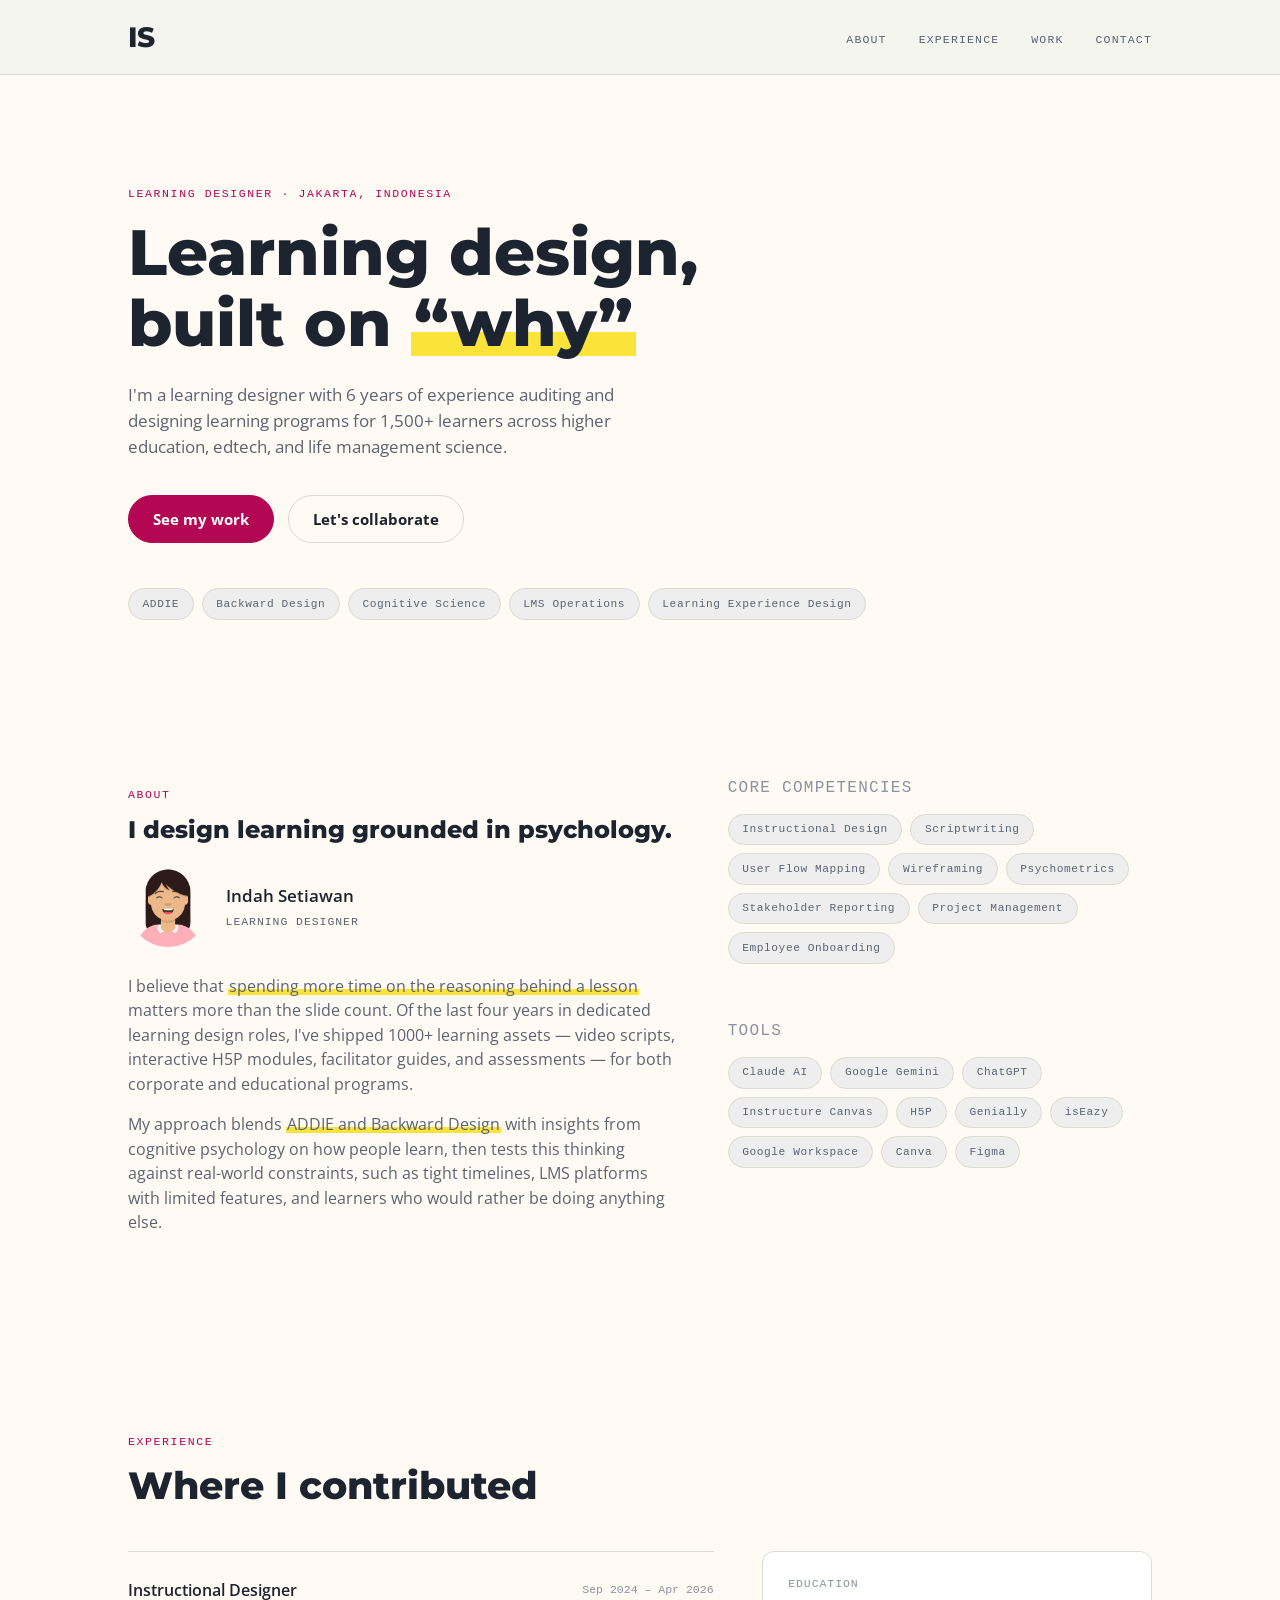
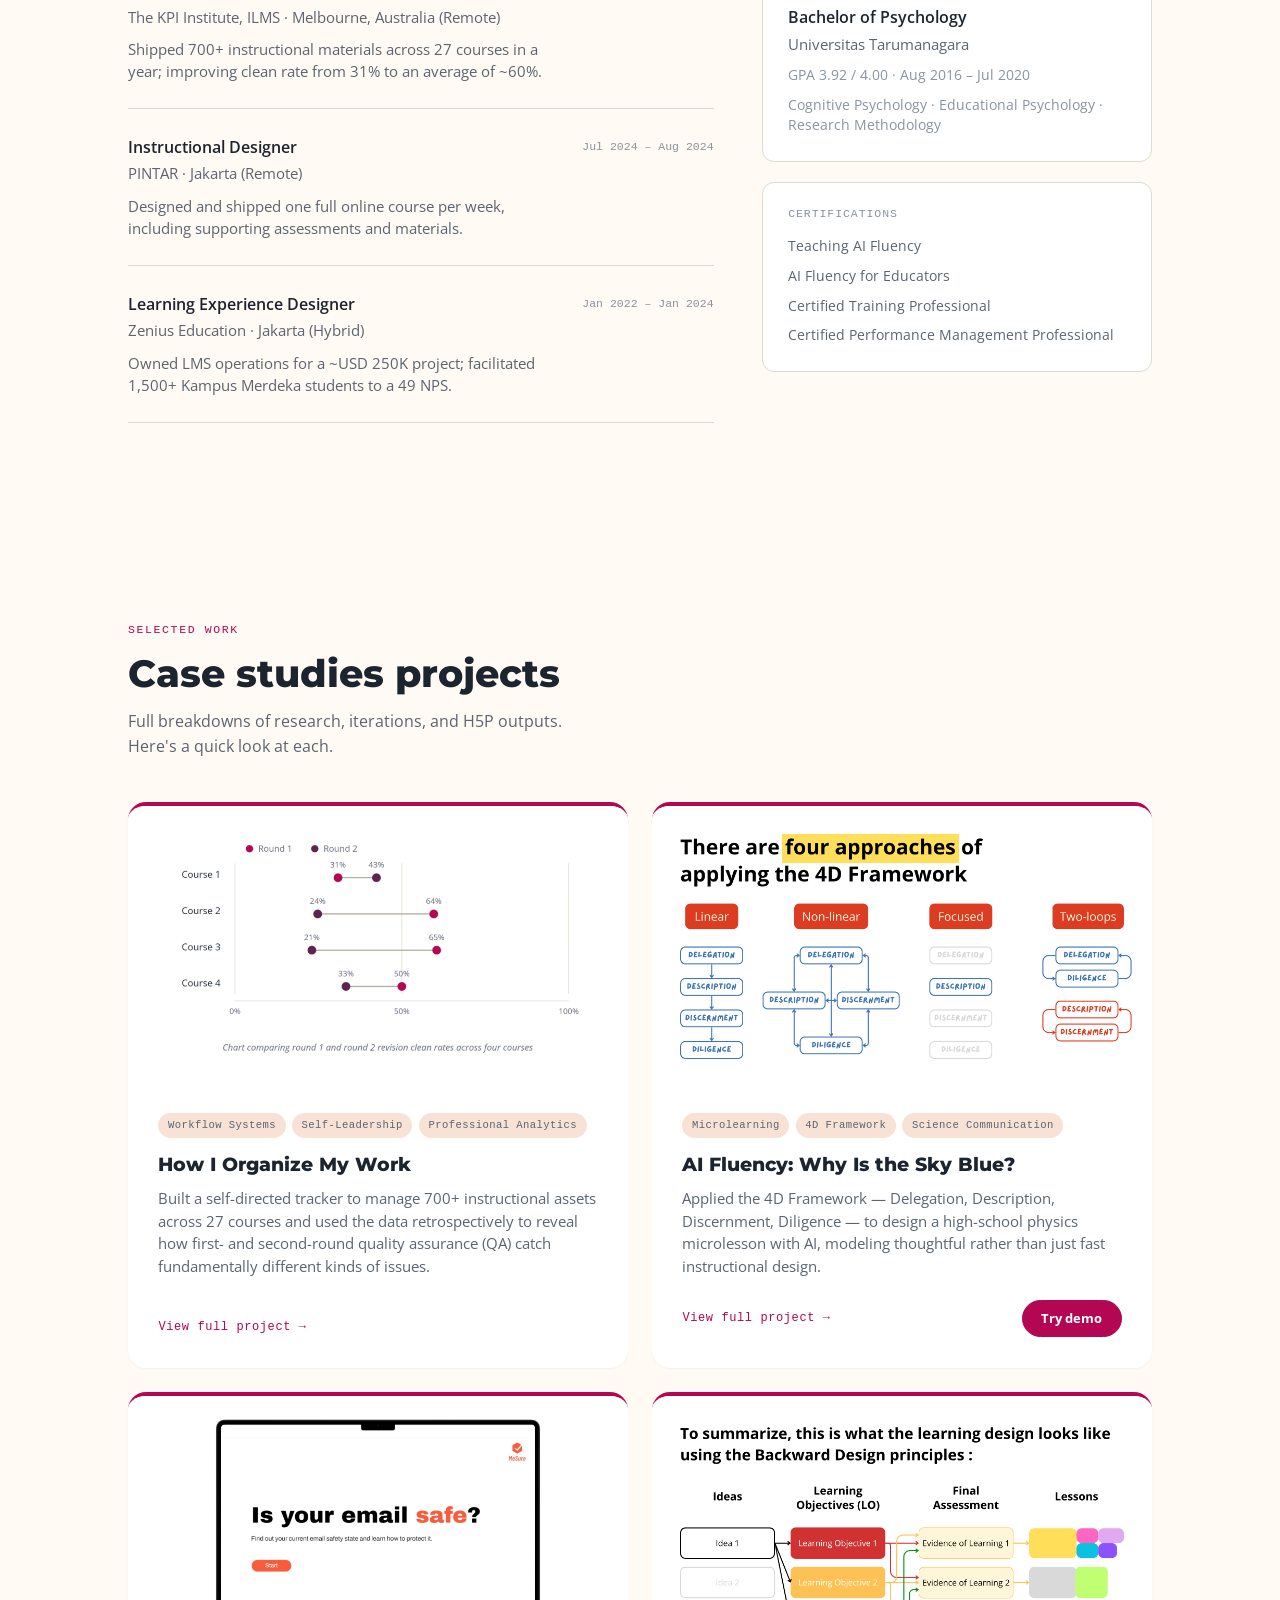
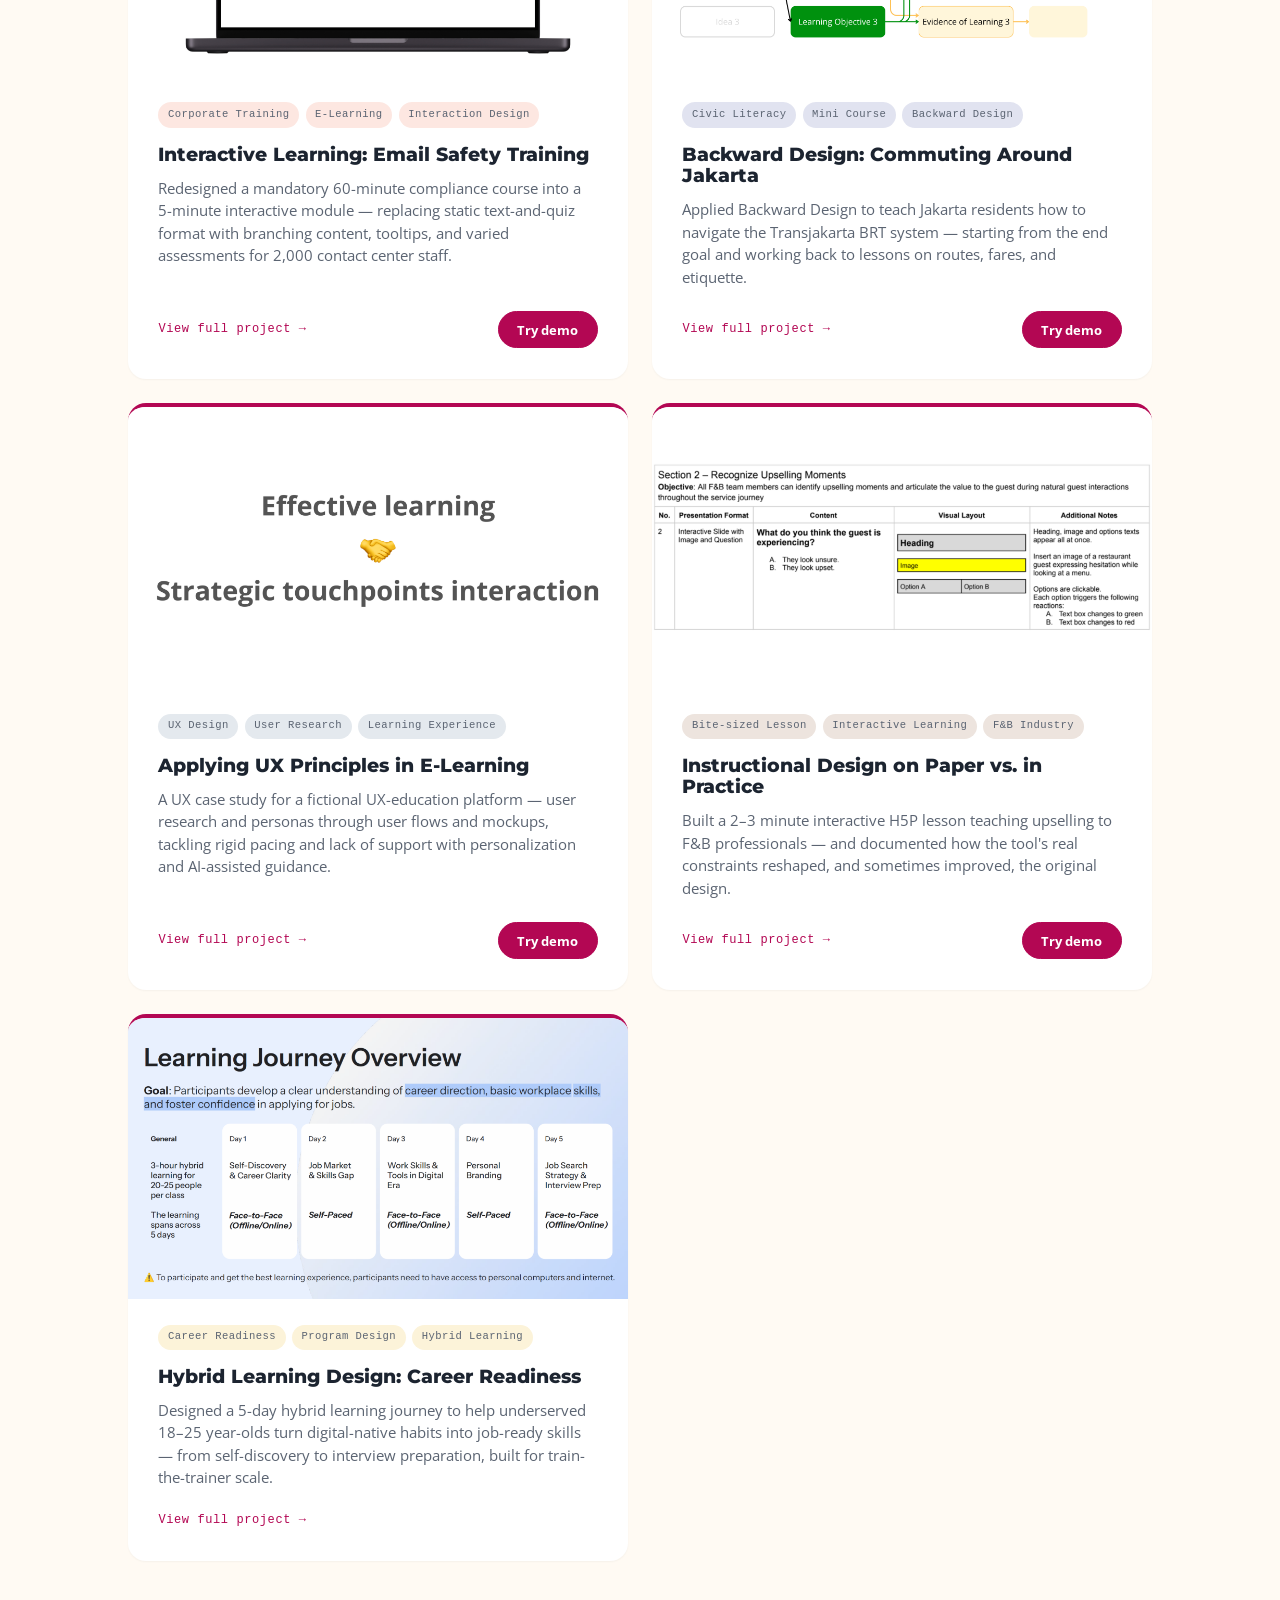
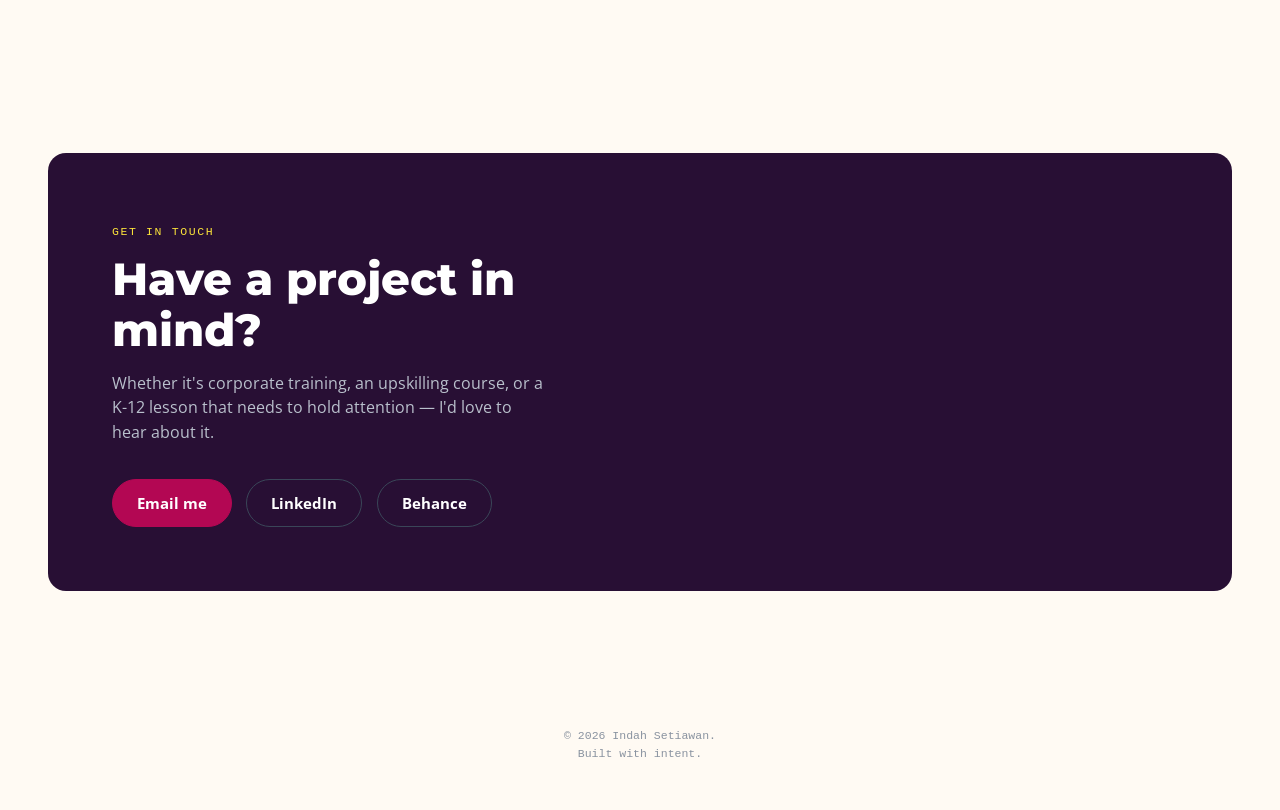
==== index.html @ 96c8a4c3 "Update index.html" ====
<!doctype html>
<html lang="en">
  <head>
    <!-- Google tag (gtag.js) -->
    <script async src="https://www.googletagmanager.com/gtag/js?id=G-KQJCC9LDL4"></script>
    <script>
      window.dataLayer = window.dataLayer || [];
      function gtag(){dataLayer.push(arguments);}
      gtag('js', new Date());
    
      gtag('config', 'G-KQJCC9LDL4');
    </script>
    <meta charset="UTF-8" />
    <meta name="viewport" content="width=device-width, initial-scale=1.0" />
    <title>Indah Setiawan — Learning Designer</title>
    <link rel="icon" type="image/x-icon" href="indah-avatar-circle.png" />
    <meta
      name="description"
      content="Indah Setiawan is a Jakarta-based learning designer building learning experiences rooted in cognitive psychology."
    />

    <link rel="preconnect" href="https://fonts.googleapis.com" />
    <link rel="preconnect" href="https://fonts.gstatic.com" crossorigin />
    <link
      href="https://fonts.googleapis.com/css2?family=Open+Sans:ital,wght@0,300..800;1,300..800&family=Montserrat:ital,wght@0,100..900;1,100..900&display=swap"
      rel="stylesheet"
    />

    <link rel="stylesheet" href="styles.css" />

  </head>
  <body>
    <header class="site-nav">
      <div class="nav-inner">
        <a class="nav-logo" href="#top">IS</a>
        <button
          class="nav-toggle"
          aria-label="Toggle menu"
          aria-expanded="false"
          id="navToggle"
        >
          <span></span>
        </button>
        <ul class="nav-links" id="navLinks">
          <li><a href="#about">About</a></li>
          <li><a href="#experience">Experience</a></li>
          <li><a href="#work">Work</a></li>
          <li><a href="#contact">Contact</a></li>
        </ul>
      </div>
    </header>

    <main id="top">
      <!-- HERO -->
      <section class="hero">
        <div class="wrap">
          <span class="eyebrow"
            >Learning Designer · Jakarta, Indonesia</span
          >
          <h1>Learning design, built on&nbsp;<span class="hl">“why”</span></h1>
          <p class="hero-sub">
            I'm a learning designer with 6 years of experience auditing and designing learning programs for 1,500+ learners across higher education, edtech, and life management science.
          </p>
          <div class="hero-actions">
            <a href="#work" class="btn btn-primary">See my work</a>
            <a href="#contact" class="btn btn-ghost">Let's collaborate</a>
          </div>
          <div class="hero-tags">
            <span class="pill">ADDIE</span>
            <span class="pill">Backward Design</span>
            <span class="pill">Cognitive Science</span>
            <span class="pill">LMS Operations</span>
            <span class="pill">Learning Experience Design</span>
          </div>
        </div>
      </section>

      <!-- ABOUT -->
      <section id="about">
        <div class="wrap">
          <div class="about-grid">
            <div class="reveal">
              <span class="eyebrow">About</span>
              <h2 style="margin-bottom: 1.4rem">
                I design learning grounded in psychology.
              </h2>
              <div class="about-intro">
                <img
                  src="indah-avatar.png"
                  alt="Indah Setiawan"
                  class="avatar-img"
                />
                <div>
                  <div class="about-name">Indah Setiawan</div>
                  <div class="about-role">Learning Designer</div>
                </div>
              </div>
              <div class="about-body">
                <p>
                  I believe that
                  <span class="hl"
                    >spending more time on the reasoning behind a lesson</span
                  >
                  matters more than the slide count. Of the last four years in dedicated learning design roles,
                  I've shipped 1000+ learning assets — video scripts, interactive
                  H5P modules, facilitator guides, and assessments — for both
                  corporate and educational programs.
                </p>
                <p>
                  My approach blends
                  <span class="hl">ADDIE and Backward Design</span> with
                  insights from cognitive psychology on how people learn, then
                  tests this thinking against real-world constraints, such as
                  tight timelines, LMS platforms with limited features, and
                  learners who would rather be doing anything else.
                </p>
              </div>
            </div>
            <div class="competency-grid">
              <div class="reveal competency-box">
                <h3>Core Competencies</h3>
                <div class="competency-list">
                  <span class="pill">Instructional Design</span>
                  <span class="pill">Scriptwriting</span>
                  <span class="pill">User Flow Mapping</span>
                  <span class="pill">Wireframing</span>
                  <span class="pill">Psychometrics</span>
                  <span class="pill">Stakeholder Reporting</span>
                  <span class="pill">Project Management</span>
                  <span class="pill">Employee Onboarding</span>
                </div>
              </div>
              <div class="reveal competency-box">
                <h3>Tools</h3>
                <div class="competency-list">
                  <span class="pill">Claude AI</span>
                  <span class="pill">Google Gemini</span>
                  <span class="pill">ChatGPT</span>
                  <span class="pill">Instructure Canvas</span>
                  <span class="pill">H5P</span>
                  <span class="pill">Genially</span>
                  <span class="pill">isEazy</span>
                  <span class="pill">Google Workspace</span>
                  <span class="pill">Canva</span>
                  <span class="pill">Figma</span>
                </div>
              </div>
            </div>
          </div>
        </div>
      </section>

      <!-- EXPERIENCE -->
      <section id="experience">
        <div class="wrap">
          <div class="section-head reveal">
            <span class="eyebrow">Experience</span>
            <h2>Where I contributed</h2>
          </div>
          <div class="exp-layout">
            <div class="reveal">
              <div class="exp-item">
                <div>
                  <div class="exp-role">Instructional Designer</div>
                  <div class="exp-org">
                    The KPI Institute, ILMS · Melbourne, Australia (Remote)
                  </div>
                  <p class="exp-desc">
                    Shipped 700+ instructional materials across 27 courses in a
                    year; improving clean rate from 31% to an average of ~60%.
                  </p>
                </div>
                <div class="exp-date">Sep 2024 – Apr 2026</div>
              </div>
              <div class="exp-item">
                <div>
                  <div class="exp-role">Instructional Designer</div>
                  <div class="exp-org">PINTAR · Jakarta (Remote)</div>
                  <p class="exp-desc">
                    Designed and shipped one full online course per week, including
                    supporting assessments and materials.
                  </p>
                </div>
                <div class="exp-date">Jul 2024 – Aug 2024</div>
              </div>
              <div class="exp-item">
                <div>
                  <div class="exp-role">Learning Experience Designer</div>
                  <div class="exp-org">Zenius Education · Jakarta (Hybrid)</div>
                  <p class="exp-desc">
                    Owned LMS operations for a ~USD 250K project; facilitated
                    1,500+ Kampus Merdeka students to a 49 NPS.
                  </p>
                </div>
                <div class="exp-date">Jan 2022 – Jan 2024</div>
              </div>
            </div>
            <div class="reveal">
              <div class="edu-card">
                <h3>Education</h3>
                <div class="edu-degree">Bachelor of Psychology</div>
                <div class="edu-school">Universitas Tarumanagara</div>
                <div class="edu-meta">
                  GPA 3.92 / 4.00 · Aug 2016 – Jul 2020
                </div>
                <div class="edu-meta">
                  Cognitive Psychology · Educational Psychology · Research
                  Methodology
                </div>
              </div>
              <div class="cert-card">
                <h3>Certifications</h3>
                <div class="cert-item">Teaching AI Fluency</div>
                <div class="cert-item">AI Fluency for Educators</div>
                <div class="cert-item">Certified Training Professional</div>
                <div class="cert-item">
                  Certified Performance Management Professional
                </div>
              </div>
            </div>
          </div>
        </div>
      </section>

      <!-- WORK -->
      <section id="work">
        <div class="wrap">
          <div class="section-head reveal">
            <span class="eyebrow">Selected Work</span>
            <h2>Case studies projects</h2>
            <p>
              Full breakdowns of research, iterations, and H5P outputs.<br />
              Here's a quick look at each.
            </p>
          </div>

          <div class="work-grid">
            <article
              class="work-card reveal"
              style="--card-accent: #b30753; --card-tint: #f8e2d6"
            >
              <div class="work-cover">
                <img
                  src="covers/tracker.png"
                  alt="Tracker cover"
                  class="work-cover-img"
                />
              </div>
              <div class="work-card-body">
                <div class="work-tags">
                  <span class="work-tag">Workflow Systems</span>
                  <span class="work-tag">Self-Leadership</span>
                  <span class="work-tag">Professional Analytics</span>
                </div>
                <h3 class="work-title">How I Organize My Work</h3>
                <p class="work-desc">
                  Built a self-directed tracker to manage 700+ instructional
                  assets across 27 courses and used the data retrospectively to
                  reveal how first- and second-round quality assurance (QA)
                  catch fundamentally different kinds of issues.
                </p>
                <a
                  class="work-link"
                  href="case-study-tracker.html"
                  target="_blank"
                  rel="noopener"
                  >View full project →</a
                >
              </div>
            </article>
            <article
              class="work-card reveal"
              style="--card-accent: #b30753; --card-tint: #f8e2d6"
            >
              <div class="work-cover">
                <img
                  src="covers/d-framework.png"
                  alt="AI Fluency cover"
                  class="work-cover-img"
                />
              </div>
              <div class="work-card-body">
                <div class="work-tags">
                  <span class="work-tag">Microlearning</span>
                  <span class="work-tag">4D Framework</span>
                  <span class="work-tag">Science Communication</span>
                </div>
                <h3 class="work-title">
                  AI Fluency: Why Is the Sky Blue?
                </h3>
                <p class="work-desc">
                  Applied the 4D Framework — Delegation, Description,
                  Discernment, Diligence — to design a high-school physics
                  microlesson with AI, modeling thoughtful rather than just fast
                  instructional design.
                </p>
                <div class="work-actions">
                  <a
                    class="work-link"
                    href="https://indahships.github.io/projects/webpages/teaching-ai-fluency.html"
                    target="_blank"
                    rel="noopener"
                    >View full project →</a
                  >
                  <button
                    type="button"
                    class="btn btn-demo"
                    data-demo-trigger
                    data-demo-src="https://app.lumi.education/run/2U8qcI"
                    data-demo-title="AI Fluency — Wavelength"
                  >
                    Try demo
                  </button>
                </div>
              </div>
            </article>

            <article
              class="work-card reveal"
              style="--card-accent: #b30753; --card-tint: #fde7e1"
            >
              <div class="work-cover">
                <img
                  src="covers/compliance.png"
                  alt="MeSure cover"
                  class="work-cover-img"
                />
              </div>
              <div class="work-card-body">
                <div class="work-tags">
                  <span class="work-tag">Corporate Training</span>
                  <span class="work-tag">E-Learning</span>
                  <span class="work-tag">Interaction Design</span>
                </div>
                <h3 class="work-title">
                  Interactive Learning: Email Safety Training
                </h3>
                <p class="work-desc">
                  Redesigned a mandatory 60-minute compliance course into a
                  5-minute interactive module — replacing static text-and-quiz
                  format with branching content, tooltips, and varied
                  assessments for 2,000 contact center staff.
                </p>
                <div class="work-actions">
                  <a
                    class="work-link"
                    href="https://indahships.github.io/projects/webpages/compliance-training.html"
                    target="_blank"
                    rel="noopener"
                    >View full project →</a
                  >
                  <button
                    type="button"
                    class="btn btn-demo"
                    data-demo-trigger
                    data-demo-src="https://view.genially.com/66b09b4573d38274cf7b57d0"
                    data-demo-title="MeSure — Is Your Email Safe?"
                  >
                    Try demo
                  </button>
                </div>
              </div>
            </article>

            <article
              class="work-card reveal"
              style="--card-accent: #b30753; --card-tint: #e1e3f0"
            >
              <div class="work-cover">
                <img
                  src="covers/backward-design.png"
                  alt="Commuting Around Jakarta cover"
                  class="work-cover-img"
                />
              </div>
              <div class="work-card-body">
                <div class="work-tags">
                  <span class="work-tag">Civic Literacy</span>
                  <span class="work-tag">Mini Course</span>
                  <span class="work-tag">Backward Design</span>
                </div>
                <h3 class="work-title">
                  Backward Design: Commuting Around Jakarta
                </h3>
                <p class="work-desc">
                  Applied Backward Design to teach Jakarta residents how to
                  navigate the Transjakarta BRT system — starting from the end
                  goal and working back to lessons on routes, fares, and
                  etiquette.
                </p>
                <div class="work-actions">
                  <a
                    class="work-link"
                    href="https://indahships.github.io/projects/webpages/backward-design-commuting-around-jakarta.html"
                    target="_blank"
                    rel="noopener"
                    >View full project →</a
                  >
                  <button
                    type="button"
                    class="btn btn-demo"
                    data-demo-trigger
                    data-demo-src="https://iseazy.com/dl/7e3be00f979c4da29bfb2c237c9ab7da"
                    data-demo-title="Backward Design: Commuting around Jakarta"
                  >
                    Try demo
                  </button>
                </div>
              </div>
            </article>

            <article
              class="work-card reveal"
              style="--card-accent: #b30753; --card-tint: #e4e9ee"
            >
              <div class="work-cover">
                <img
                  src="covers/ux.png"
                  alt="Wisze UX case study cover"
                  class="work-cover-img"
                />
              </div>
              <div class="work-card-body">
                <div class="work-tags">
                  <span class="work-tag">UX Design</span>
                  <span class="work-tag">User Research</span>
                  <span class="work-tag">Learning Experience</span>
                </div>
                <h3 class="work-title">Applying UX Principles in E-Learning</h3>
                <p class="work-desc">
                  A UX case study for a fictional UX-education platform — user
                  research and personas through user flows and mockups, tackling
                  rigid pacing and lack of support with personalization and
                  AI-assisted guidance.
                </p>
                <div class="work-actions">
                  <a
                    class="work-link"
                    href="https://www.behance.net/gallery/200217041/Wisze-UX-Case-Study-e-Learning-App"
                    target="_blank"
                    rel="noopener"
                    >View full project →</a
                  >
                  <button
                    type="button"
                    class="btn btn-demo"
                    data-demo-trigger
                    data-demo-src="https://www.figma.com/embed?embed_host=share&amp;url=https%3A%2F%2Fwww.figma.com%2Fproto%2FXlKGM3euXHa0H8CXDAhszw%2FIndah's-Portfolio%3Fpage-id%3D186%253A401%26node-id%3D186-402%26viewport%3D398%252C316%252C0.08%26t%3DwE65qrUuLQro2a2x-1%26scaling%3Dmin-zoom%26content-scaling%3Dfixed%26starting-point-node-id%3D186%253A402"
                    data-demo-title="Wisze — Prototype"
                  >
                    Try demo
                  </button>
                </div>
              </div>
            </article>

            <article
              class="work-card reveal"
              style="--card-accent: #b30753; --card-tint: #ede4de"
            >
              <div class="work-cover">
                <img
                  src="covers/upselling.png"
                  alt="What Is Upselling cover"
                  class="work-cover-img"
                />
              </div>
              <div class="work-card-body">
                <div class="work-tags">
                  <span class="work-tag">Bite-sized Lesson</span>
                  <span class="work-tag">Interactive Learning</span>
                  <span class="work-tag">F&amp;B Industry</span>
                </div>
                <h3 class="work-title">
                  Instructional Design on Paper vs. in Practice
                </h3>
                <p class="work-desc">
                  Built a 2–3 minute interactive H5P lesson teaching upselling
                  to F&amp;B professionals — and documented how the tool's real
                  constraints reshaped, and sometimes improved, the original
                  design.
                </p>
                <div class="work-actions">
                  <a
                    class="work-link"
                    href="https://www.behance.net/gallery/250870323/What-is-Upselling-E-Learning-Interactive-Learning"
                    target="_blank"
                    rel="noopener"
                    >View full project →</a
                  >
                  <button
                    type="button"
                    class="btn btn-demo"
                    data-demo-trigger
                    data-demo-src="https://app.lumi.education/run/vON81U"
                    data-demo-title="What is Upselling?"
                  >
                    Try demo
                  </button>
                </div>
              </div>
            </article>

            <article
              class="work-card reveal"
              style="--card-accent: #b30753; --card-tint: #fcf3d9"
            >
              <div class="work-cover">
                <img
                  src="covers/ready-to-work.png"
                  alt="First Steps cover"
                  class="work-cover-img"
                />
              </div>
              <div class="work-card-body">
                <div class="work-tags">
                  <span class="work-tag">Career Readiness</span>
                  <span class="work-tag">Program Design</span>
                  <span class="work-tag">Hybrid Learning</span>
                </div>
                <h3 class="work-title">
                  Hybrid Learning Design: Career Readiness
                </h3>
                <p class="work-desc">
                  Designed a 5-day hybrid learning journey to help underserved
                  18–25 year-olds turn digital-native habits into job-ready
                  skills — from self-discovery to interview preparation, built
                  for train-the-trainer scale.
                </p>
                <a
                  class="work-link"
                  href="https://www.behance.net/gallery/247401305/Work-Readiness-Learning-Design-Upskilling-Workshop"
                  target="_blank"
                  rel="noopener"
                  >View full project →</a
                >
              </div>
            </article>
          </div>
        </div>
      </section>

      <!-- CONTACT -->
      <section id="contact">
        <div class="contact-section reveal">
          <span class="eyebrow">Get in Touch</span>
          <h2>Have a project in mind?</h2>
          <p>
            Whether it's corporate training, an upskilling course, or a K-12
            lesson that needs to hold attention — I'd love to hear about it.
          </p>
          <div class="contact-links">
            <a
              class="btn btn-primary"
              href="mailto:helloindahsetiawan@gmail.com"
              >Email me</a
            >
            <a
              class="btn btn-ghost"
              href="https://www.linkedin.com/in/indah-setiawan"
              target="_blank"
              rel="noopener"
              >LinkedIn</a
            >
            <a
              class="btn btn-ghost"
              href="https://www.behance.net/indah-setiawan"
              target="_blank"
              rel="noopener"
              >Behance</a
            >
          </div>
        </div>
      </section>
    </main>

    <!-- Demo popup modal -->
    <div class="modal-overlay" id="demoModal">
      <div
        class="modal-box"
        role="dialog"
        aria-modal="true"
        aria-labelledby="demoModalTitle"
      >
        <div class="modal-header">
          <span class="modal-title" id="demoModalTitle">Try the Lesson</span>
          <button
            type="button"
            class="modal-close"
            id="demoModalClose"
            aria-label="Close"
          >
            ✕
          </button>
        </div>
        <div class="modal-body">
          <iframe
            id="demoModalFrame"
            src=""
            title="Interactive lesson demo"
            allow="fullscreen"
            allowfullscreen
            loading="lazy"
          ></iframe>
        </div>
        <div class="modal-footer">
          <button
            type="button"
            class="modal-return"
            id="demoModalReturn"
          >
            ↩ Return to page
          </button>
        </div>
      </div>
    </div>

    <footer>© 2026 Indah Setiawan.<br />Built with intent.</footer>

    <script>
      // Mobile nav toggle
      const navToggle = document.getElementById("navToggle");
      const navLinks = document.getElementById("navLinks");
      navToggle.addEventListener("click", () => {
        const isOpen = navLinks.classList.toggle("open");
        navToggle.setAttribute("aria-expanded", isOpen);
      });
      navLinks.querySelectorAll("a").forEach((link) => {
        link.addEventListener("click", () => {
          navLinks.classList.remove("open");
          navToggle.setAttribute("aria-expanded", "false");
        });
      });

      // Scroll reveal
      const prefersReduced = window.matchMedia(
        "(prefers-reduced-motion: reduce)",
      ).matches;
      const revealEls = document.querySelectorAll(".reveal");
      if (prefersReduced) {
        revealEls.forEach((el) => el.classList.add("is-visible"));
      } else if ("IntersectionObserver" in window) {
        const observer = new IntersectionObserver(
          (entries) => {
            entries.forEach((entry) => {
              if (entry.isIntersecting) {
                entry.target.classList.add("is-visible");
                observer.unobserve(entry.target);
              }
            });
          },
          { threshold: 0.12 },
        );
        revealEls.forEach((el) => observer.observe(el));
      } else {
        revealEls.forEach((el) => el.classList.add("is-visible"));
      }

      // Demo popup modal
      const demoModal = document.getElementById("demoModal");
      const demoFrame = document.getElementById("demoModalFrame");
      const demoTitle = document.getElementById("demoModalTitle");
      const demoClose = document.getElementById("demoModalClose");
      const demoReturn = document.getElementById("demoModalReturn");
      let lastTrigger = null;

      function openDemo(trigger) {
        lastTrigger = trigger;
        const src = trigger.getAttribute("data-demo-src");
        const title =
          trigger.getAttribute("data-demo-title") || "Try the Lesson";
        demoFrame.src = src;
        demoTitle.textContent = title;
        demoModal.classList.add("is-open");
        document.body.style.overflow = "hidden";
        demoClose.focus();
      }

      function closeDemo() {
        demoModal.classList.remove("is-open");
        demoFrame.src = ""; // stop playback/audio when closed
        document.body.style.overflow = "";
        if (lastTrigger) lastTrigger.focus();
      }

      document.querySelectorAll("[data-demo-trigger]").forEach((btn) => {
        btn.addEventListener("click", () => openDemo(btn));
      });
      demoClose.addEventListener("click", closeDemo);
      demoReturn.addEventListener("click", closeDemo);
      demoModal.addEventListener("click", (e) => {
        if (e.target === demoModal) closeDemo();
      });
      document.addEventListener("keydown", (e) => {
        if (e.key === "Escape" && demoModal.classList.contains("is-open")) {
          closeDemo();
        }
      });
    </script>
  </body>
</html>
---- styles.css ----
:root {
  --paper: #fffaf3;
  --paper-alt: #eeeeee;
  --ink: #1c2430;
  --ink-soft: #5b6472;
  --ink-faint: #8a93a0;
  --accent: #b30753;
  --accent-dark: #5e244e;
  --highlight: #fbe33a;
  --line: #dbdcd1;
  --card: #ffffff;
  --card-tint: #ede4de;
  --radius-lg: 18px;
  --radius-md: 12px;
  --radius-sm: 999px;
  --max: 1120px;
  --pad: clamp(1.25rem, 4vw, 3rem);
}

* {
  box-sizing: border-box;
}
html {
  scroll-behavior: smooth;
}
@media (prefers-reduced-motion: reduce) {
  html {
    scroll-behavior: auto;
  }
  * {
    animation-duration: 0.001ms !important;
    transition-duration: 0.001ms !important;
  }
}

body {
  margin: 0;
  background: var(--paper);
  color: var(--ink);
  font-family:
    "Open Sans",
    -apple-system,
    BlinkMacSystemFont,
    sans-serif;
  line-height: 1.5;
  -webkit-font-smoothing: antialiased;
}

h1,
h2,
h3 {
  font-family: "Montserrat", Arial, Helvetica, sans-serif;
  font-weight: 800;
  line-height: 1.12;
  margin: 0;
  color: var(--ink);
}

p {
  margin: 0;
}
a {
  color: inherit;
  text-decoration: none;
}

.eyebrow {
  font-family: "IBM Plex Mono", monospace;
  font-size: 0.72rem;
  letter-spacing: 0.14em;
  text-transform: uppercase;
  color: var(--accent);
  display: inline-block;
  margin-bottom: 0.9rem;
}

.hl {
  background-image: linear-gradient(
    180deg,
    transparent 62%,
    var(--highlight) 62%,
    var(--highlight) 92%,
    transparent 92%
  );
  padding: 0 0.05em;
}

.wrap {
  max-width: var(--max);
  margin: 0 auto;
  padding-left: var(--pad);
  padding-right: var(--pad);
}

/* ---------- Nav ---------- */
header.site-nav {
  position: sticky;
  top: 0;
  z-index: 50;
  background: rgba(243, 244, 238, 0.85);
  backdrop-filter: blur(8px);
  border-bottom: 1px solid var(--line);
}
.nav-inner {
  max-width: var(--max);
  margin: 0 auto;
  padding: 1rem var(--pad);
  display: flex;
  align-items: center;
  justify-content: space-between;
}
.nav-logo {
  font-family: "Montserrat", serif;
  font-weight: 800;
  font-size: 1.75rem;
  letter-spacing: 0.01em;
}
.nav-links {
  display: flex;
  gap: 2rem;
  list-style: none;
  margin: 0;
  padding: 0;
}
.nav-links a {
  font-family: "IBM Plex Mono", monospace;
  font-size: 0.72rem;
  letter-spacing: 0.1em;
  text-transform: uppercase;
  color: var(--ink-soft);
  transition: color 0.15s ease;
}
.nav-links a:hover,
.nav-links a:focus-visible {
  color: var(--accent);
}
.nav-toggle {
  display: none;
  background: none;
  border: 1px solid var(--line);
  border-radius: 8px;
  width: 38px;
  height: 38px;
  align-items: center;
  justify-content: center;
  cursor: pointer;
}
.nav-toggle span,
.nav-toggle span::before,
.nav-toggle span::after {
  content: "";
  display: block;
  width: 16px;
  height: 2px;
  background: var(--ink);
  position: relative;
  transition: transform 0.2s ease;
}
.nav-toggle span::before {
  position: absolute;
  top: -5px;
}
.nav-toggle span::after {
  position: absolute;
  top: 5px;
}

@media (max-width: 720px) {
  .nav-links {
    position: absolute;
    top: 100%;
    left: 0;
    right: 0;
    flex-direction: column;
    gap: 0;
    background: var(--paper);
    border-bottom: 1px solid var(--line);
    max-height: 0;
    overflow: hidden;
    transition: max-height 0.25s ease;
  }
  .nav-links.open {
    max-height: 280px;
  }
  .nav-links a {
    padding: 0.9rem var(--pad);
    border-top: 1px solid var(--line);
  }
  .nav-toggle {
    display: flex;
  }
}

/* ---------- Sections generic ---------- */
section {
  padding: clamp(3rem, 8vw, 6rem) 0;
}
.section-head {
  max-width: 640px;
  margin-bottom: 2.75rem;
}
.section-head h2 {
  font-size: clamp(1.7rem, 3.4vw, 2.4rem);
}
.section-head p {
  color: var(--ink-soft);
  margin-top: 0.85rem;
  font-size: 1.02rem;
}

.reveal {
  opacity: 0;
  transform: translateY(14px);
  transition:
    opacity 0.5s ease,
    transform 0.5s ease;
}
.reveal.is-visible {
  opacity: 1;
  transform: none;
}

/* ---------- Hero ---------- */
.hero {
  padding-top: clamp(3.5rem, 10vw, 6.5rem);
  padding-bottom: clamp(2.5rem, 6vw, 4rem);
}
.hero h1 {
  font-size: clamp(2.4rem, 6vw, 4rem);
  max-width: 16ch;
}
.hero-sub {
  margin-top: 1.4rem;
  max-width: 52ch;
  font-size: 1.08rem;
  color: var(--ink-soft);
}
.hero-actions {
  margin-top: 2.2rem;
  display: flex;
  flex-wrap: wrap;
  gap: 0.9rem;
}
.btn {
  font-family: "Open Sans", sans-serif;
  font-weight: 700;
  font-size: 0.92rem;
  padding: 0.75rem 1.5rem;
  border-radius: var(--radius-sm);
  display: inline-flex;
  align-items: center;
  gap: 0.4rem;
  transition:
    background 0.15s ease,
    border-color 0.15s ease,
    color 0.15s ease,
    transform 0.15s ease;
  cursor: pointer;
}
.btn-primary {
  background: var(--accent);
  color: #fff;
  border: 1px solid var(--accent);
}
.btn-primary:hover {
  background: var(--accent-dark);
  border-color: var(--accent-dark);
  transform: translateY(-1px);
}
.btn-ghost {
  background: transparent;
  color: var(--ink);
  border: 1px solid var(--line);
}
.btn-ghost:hover {
  border-color: var(--accent);
  color: var(--accent);
  transform: translateY(-1px);
}

.hero-tags {
  margin-top: 2.8rem;
  display: flex;
  flex-wrap: wrap;
  gap: 0.5rem;
}
.pill {
  font-family: "IBM Plex Mono", monospace;
  font-size: 0.7rem;
  letter-spacing: 0.05em;
  padding: 0.4rem 0.85rem;
  border-radius: var(--radius-sm);
  background: var(--paper-alt);
  color: var(--ink-soft);
  border: 1px solid var(--line);
}

/* ---------- About ---------- */
.about-grid {
  display: grid;
  grid-template-columns: 1.3fr 1fr;
  gap: 3rem;
}
.about-body p {
  color: var(--ink-soft);
  font-size: 1.02rem;
}
.about-body p + p {
  margin-top: 1rem;
}

.competency-grid {
  display: grid;
  grid-template-rows: 1fr 1fr;
  gap: 2rem;
}
.competency-box h3 {
  font-size: 1rem;
  font-family: "IBM Plex Mono", monospace;
  text-transform: uppercase;
  letter-spacing: 0.08em;
  font-weight: 500;
  color: var(--ink-faint);
  margin-bottom: 1rem;
}
.competency-list {
  display: flex;
  flex-wrap: wrap;
  gap: 0.5rem;
}
@media (max-width: 800px) {
  .about-grid {
    grid-template-columns: 1fr;
  }
}

/* ---------- Experience ---------- */
.exp-layout {
  display: grid;
  grid-template-columns: 1.5fr 1fr;
  gap: 3rem;
  align-items: start;
}
.exp-item {
  padding: 1.6rem 0;
  border-top: 1px solid var(--line);
  display: grid;
  grid-template-columns: 1fr auto;
  gap: 1rem;
}
.exp-item:last-child {
  border-bottom: 1px solid var(--line);
}
.exp-role {
  font-weight: 600;
  font-size: 1.02rem;
}
.exp-org {
  color: var(--ink-soft);
  font-size: 0.95rem;
  margin-top: 0.2rem;
}
.exp-desc {
  color: var(--ink-soft);
  font-size: 0.93rem;
  margin-top: 0.6rem;
  max-width: 48ch;
}
.exp-date {
  font-family: "IBM Plex Mono", monospace;
  font-size: 0.72rem;
  color: var(--ink-faint);
  white-space: nowrap;
  text-align: right;
  padding-top: 0.2rem;
}
@media (max-width: 560px) {
  .exp-item {
    grid-template-columns: 1fr;
  }
  .exp-date {
    text-align: left;
  }
}

.edu-card,
.cert-card {
  background: var(--card);
  border: 1px solid var(--line);
  border-radius: var(--radius-md);
  padding: 1.6rem;
}
.edu-card + .cert-card {
  margin-top: 1.2rem;
}
.edu-card h3,
.cert-card h3 {
  font-family: "IBM Plex Mono", monospace;
  text-transform: uppercase;
  font-size: 0.72rem;
  letter-spacing: 0.08em;
  font-weight: 500;
  color: var(--ink-faint);
  margin-bottom: 0.9rem;
}
.edu-degree {
  font-weight: 600;
  font-size: 1rem;
}
.edu-school {
  color: var(--ink-soft);
  font-size: 0.93rem;
  margin-top: 0.25rem;
}
.edu-meta {
  font-size: 0.85rem;
  color: var(--ink-faint);
  margin-top: 0.6rem;
}
.cert-item {
  font-size: 0.9rem;
  color: var(--ink-soft);
}
.cert-item + .cert-item {
  margin-top: 0.5rem;
}

@media (max-width: 800px) {
  .exp-layout {
    grid-template-columns: 1fr;
  }
}

/* ---------- Avatar ---------- */
.about-intro {
  display: flex;
  align-items: center;
  gap: 1.1rem;
  margin-bottom: 1.7rem;
}
.avatar {
  width: 80px;
  height: 80px;
  border-radius: 50%;
  flex-shrink: 0;
  background: linear-gradient(135deg, var(--accent), var(--accent-dark));
  color: #fff;
  font-family: "Montserrat", serif;
  font-weight: 600;
  font-size: 1.6rem;
  display: flex;
  align-items: center;
  justify-content: center;
}
.avatar-img {
  width: 80px;
  height: 80px;
  border-radius: 50%;
  object-fit: cover;
  display: block;
  flex-shrink: 0;
}
.about-name {
  font-weight: 600;
  font-size: 1.05rem;
}
.about-role {
  font-family: "IBM Plex Mono", monospace;
  font-size: 0.72rem;
  letter-spacing: 0.08em;
  text-transform: uppercase;
  color: var(--ink-soft);
  margin-top: 0.3rem;
}

/* ---------- Work ---------- */
.work-grid {
  display: grid;
  grid-template-columns: repeat(2, 1fr);
  gap: 1.5rem;
}
@media (max-width: 800px) {
  .work-grid {
    grid-template-columns: 1fr;
  }
}
.work-card {
  background: var(--card);
  border-radius: var(--radius-lg);
  overflow: hidden;
  border-top: 4px solid var(--card-accent, var(--accent));
  box-shadow: 0 1px 2px rgba(20, 20, 10, 0.04);
  display: flex;
  flex-direction: column;
  height: 100%;
}
.work-cover {
  aspect-ratio: 16/9;
  position: relative;
  overflow: hidden;
  background: linear-gradient(
    135deg,
    var(--card-tint, var(--paper-alt)) 0%,
    #fff 75%
  );
}
.work-cover::after {
  content: attr(data-letter);
  position: absolute;
  right: -0.05em;
  bottom: -0.28em;
  font-family: "Fraunces", serif;
  font-weight: 700;
  font-size: 7rem;
  line-height: 1;
  color: var(--card-accent, var(--accent));
  opacity: 0.16;
}
.work-cover-label {
  position: absolute;
  top: 0.85rem;
  left: 0.85rem;
  font-family: "IBM Plex Mono", monospace;
  font-size: 0.62rem;
  letter-spacing: 0.05em;
  text-transform: uppercase;
  color: var(--card-accent, var(--accent));
  background: rgba(255, 255, 255, 0.78);
  padding: 0.3rem 0.6rem;
  border-radius: 999px;
  z-index: 1;
}
.work-cover-img {
  width: 100%;
  height: 100%;
  object-fit: cover;
  display: block;
}
.work-card-body {
  padding: 1.6rem 1.9rem 1.9rem;
  display: flex;
  flex-direction: column;
  flex-grow: 1;
}
.work-tags {
  display: flex;
  flex-wrap: wrap;
  gap: 0.4rem;
  margin-bottom: 1rem;
}
.work-tag {
  font-family: "IBM Plex Mono", monospace;
  font-size: 0.66rem;
  letter-spacing: 0.04em;
  padding: 0.3rem 0.6rem;
  border-radius: var(--radius-sm);
  background: var(--card-tint, var(--paper-alt));
  color: var(--ink-soft);
}
.work-title {
  font-size: 1.2rem;
  margin-bottom: 0.7rem;
}
.work-desc {
  color: var(--ink-soft);
  font-size: 0.94rem;
  flex-grow: 1;
}
.work-link {
  margin-top: 1.4rem;
  font-family: "IBM Plex Mono", monospace;
  font-size: 0.75rem;
  letter-spacing: 0.05em;
  color: var(--accent);
  display: inline-flex;
  align-items: center;
  gap: 0.35rem;
  width: fit-content;
  border-bottom: 1px solid transparent;
  transition: border-color 0.15s ease;
}
.work-link:hover {
  border-color: var(--accent);
}

/* ---------- Contact ---------- */
.contact-section {
  background: #280f34;
  color: var(--paper);
  border-radius: var(--radius-lg);
  margin: 0 var(--pad);
  padding: clamp(2.5rem, 6vw, 4rem);
}
.contact-section .eyebrow {
  color: var(--highlight);
}
.contact-section h2 {
  color: #fff;
  font-size: clamp(1.8rem, 4vw, 2.8rem);
  max-width: 18ch;
}
.contact-section p {
  color: #b9c0cc;
  margin-top: 1rem;
  max-width: 48ch;
  font-size: 1.02rem;
}
.contact-links {
  margin-top: 2.2rem;
  display: flex;
  flex-wrap: wrap;
  gap: 0.9rem;
}
.contact-section .btn-primary {
  background: #b30753;
  color: #ffffff;
  border-color: #b30753;
}
.contact-section .btn-primary:hover {
  background: #f5d800;
  border-color: #f5d800;
  color: #280f34;
}
.contact-section .btn-ghost {
  border-color: #3a4658;
  color: #fff;
}
.contact-section .btn-ghost:hover {
  border-color: var(--highlight);
  color: var(--highlight);
}

footer {
  text-align: center;
  padding: 2.5rem var(--pad) 3rem;
  font-family: "IBM Plex Mono", monospace;
  font-size: 0.72rem;
  color: var(--ink-faint);
}

/* ---------- Work card actions + demo trigger ---------- */
.work-actions {
  margin-top: 1.4rem;
  display: flex;
  align-items: center;
  flex-wrap: wrap;
  gap: 0.9rem;
}
.work-actions .work-link {
  margin-top: 0;
}
.btn-demo {
  background: var(--card-accent, var(--accent));
  color: #fff;
  border: 1px solid var(--card-accent, var(--accent));
  padding: 0.55rem 1.15rem;
  font-size: 0.8rem;
  margin-left: auto;
}
.btn-demo:hover {
  filter: brightness(0.9);
  transform: translateY(-1px);
}

/* ---------- Demo popup modal ---------- */
.modal-overlay {
  display: none;
  position: fixed;
  inset: 0;
  background: rgba(20, 20, 15, 0.72);
  backdrop-filter: blur(3px);
  align-items: center;
  justify-content: center;
  padding: clamp(0.75rem, 3vw, 1.5rem);
  z-index: 200;
}
.modal-overlay.is-open {
  display: flex;
}
.modal-box {
  background: #fff;
  width: min(1200px, 96vw, calc((94vh - 90px) * 16 / 9));
  max-height: 94vh;
  border-radius: var(--radius-lg);
  overflow: hidden;
  display: flex;
  flex-direction: column;
  box-shadow: 0 20px 60px rgba(0, 0, 0, 0.35);
}
.modal-header {
  display: flex;
  align-items: center;
  justify-content: space-between;
  gap: 1rem;
  padding: 0.5rem 0.85rem;
  border-bottom: 1px solid var(--line);
  flex-shrink: 0;
}
.modal-title {
  font-family: "Montserrat", sans-serif;
  font-weight: 700;
  font-size: 0.85rem;
  color: var(--ink);
}
.modal-close {
  width: 30px;
  height: 30px;
  flex-shrink: 0;
  border-radius: 50%;
  border: 1px solid var(--line);
  background: var(--paper-alt);
  color: var(--ink);
  font-size: 0.95rem;
  line-height: 1;
  display: flex;
  align-items: center;
  justify-content: center;
  cursor: pointer;
  transition:
    background 0.15s ease,
    color 0.15s ease;
}
.modal-close:hover {
  background: var(--accent);
  color: #fff;
  border-color: var(--accent);
}
.modal-body {
  position: relative;
  width: 100%;
  aspect-ratio: 16 / 9;
  min-height: 240px;
  background: #f1f1ed;
}
.modal-body iframe {
  position: absolute;
  inset: 0;
  width: 100%;
  height: 100%;
  border: 0;
  display: block;
}
.modal-footer {
  display: flex;
  justify-content: center;
  padding: 0.5rem 1.2rem 0.65rem;
  flex-shrink: 0;
}
.modal-return {
  font-family: "Open Sans", sans-serif;
  font-weight: 600;
  font-size: 0.8rem;
  padding: 0;
  border: none;
  background: transparent;
  color: var(--ink-soft);
  cursor: pointer;
  display: inline-flex;
  align-items: center;
  gap: 0.35rem;
  transition: color 0.15s ease;
}
.modal-return:hover {
  color: var(--accent);
}
@media (max-width: 600px) {
  .modal-box {
    max-height: 94vh;
  }
  .modal-body {
    min-height: 240px;
  }
}

:focus-visible {
  outline: 2px solid var(--accent);
  outline-offset: 2px;
}
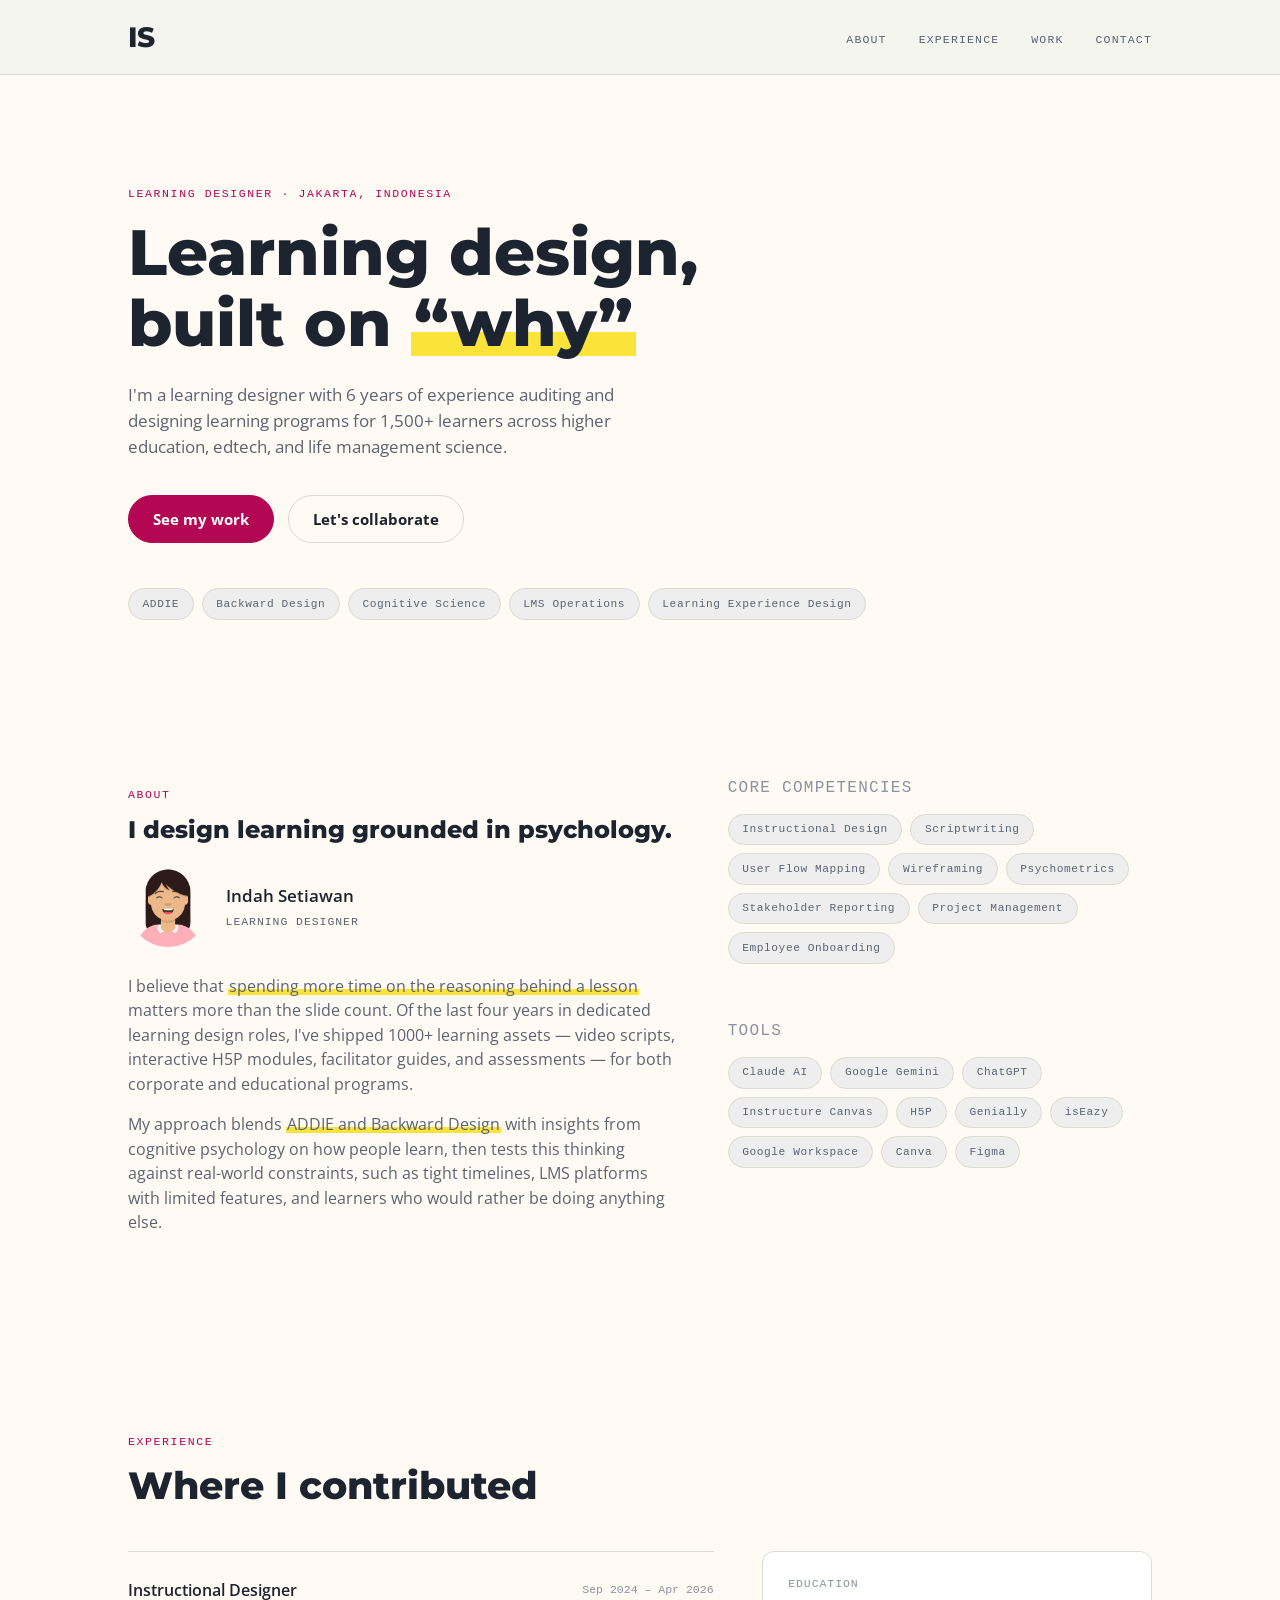
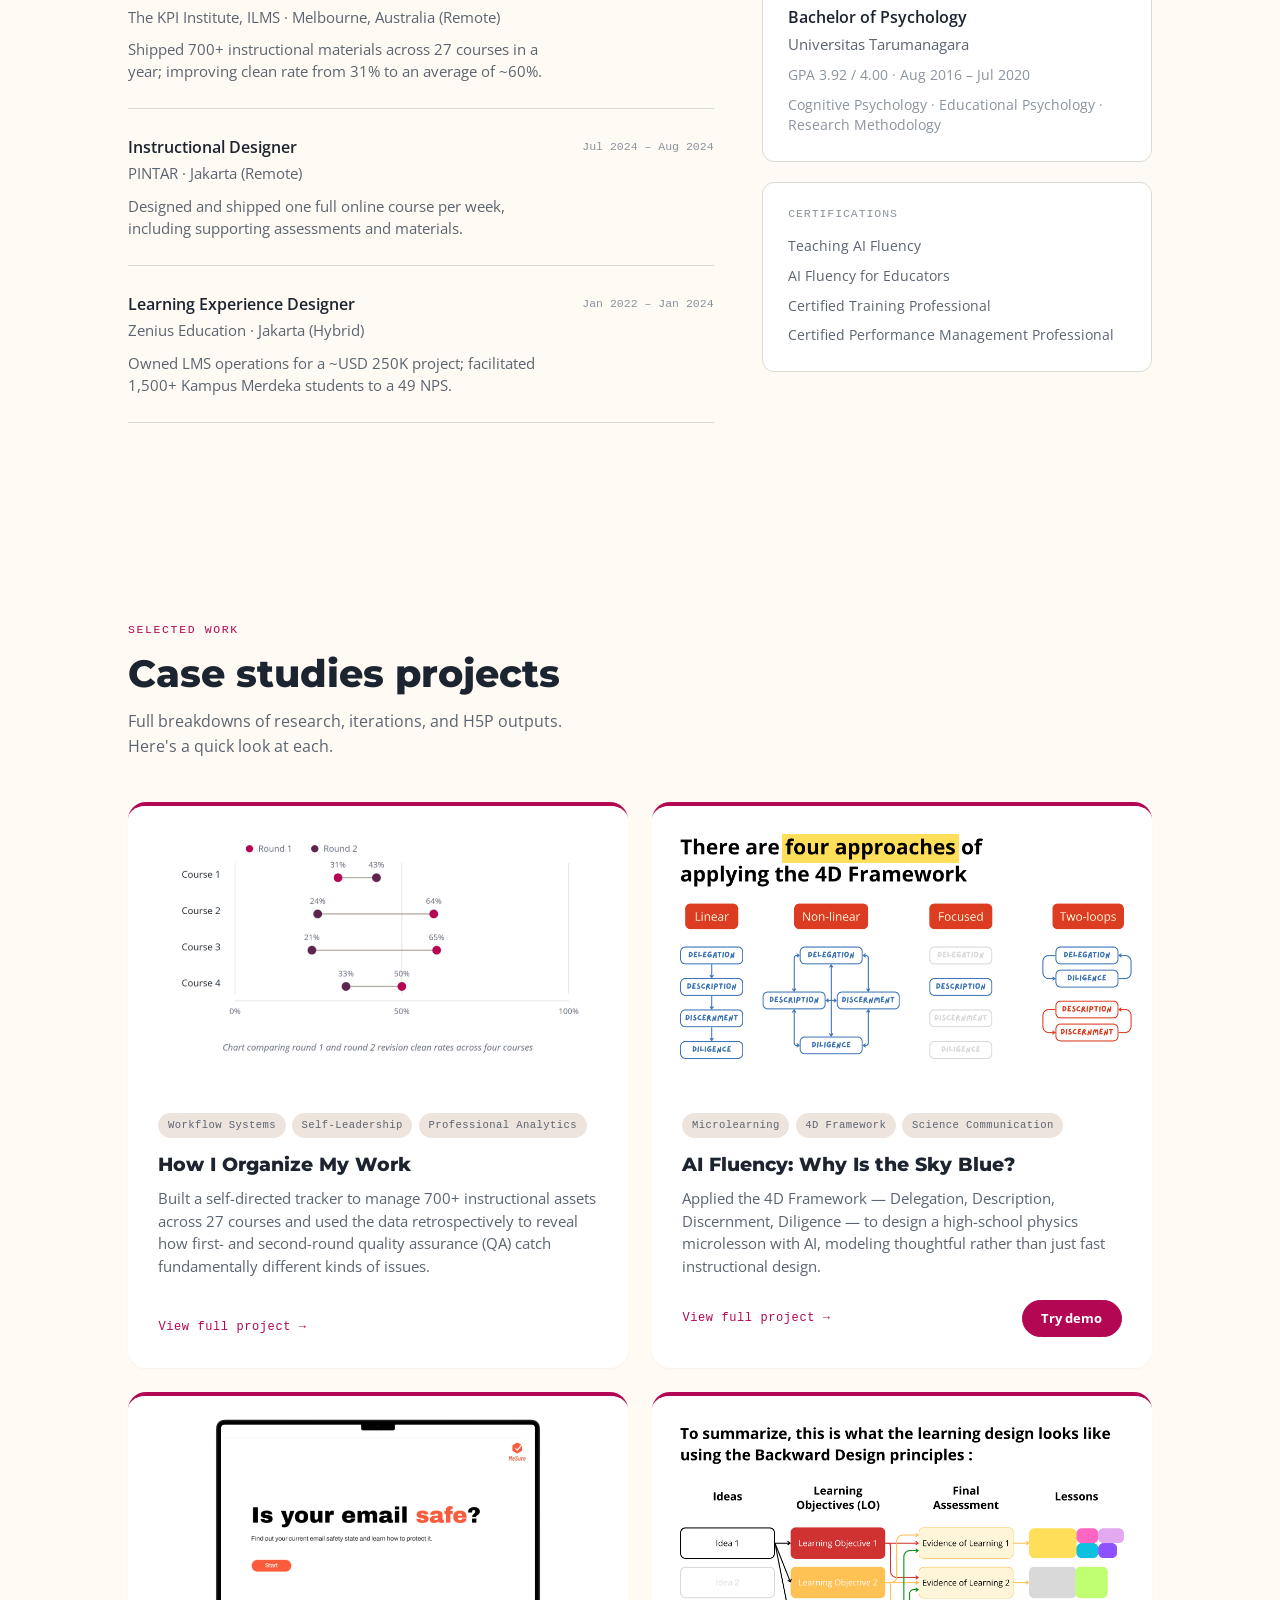
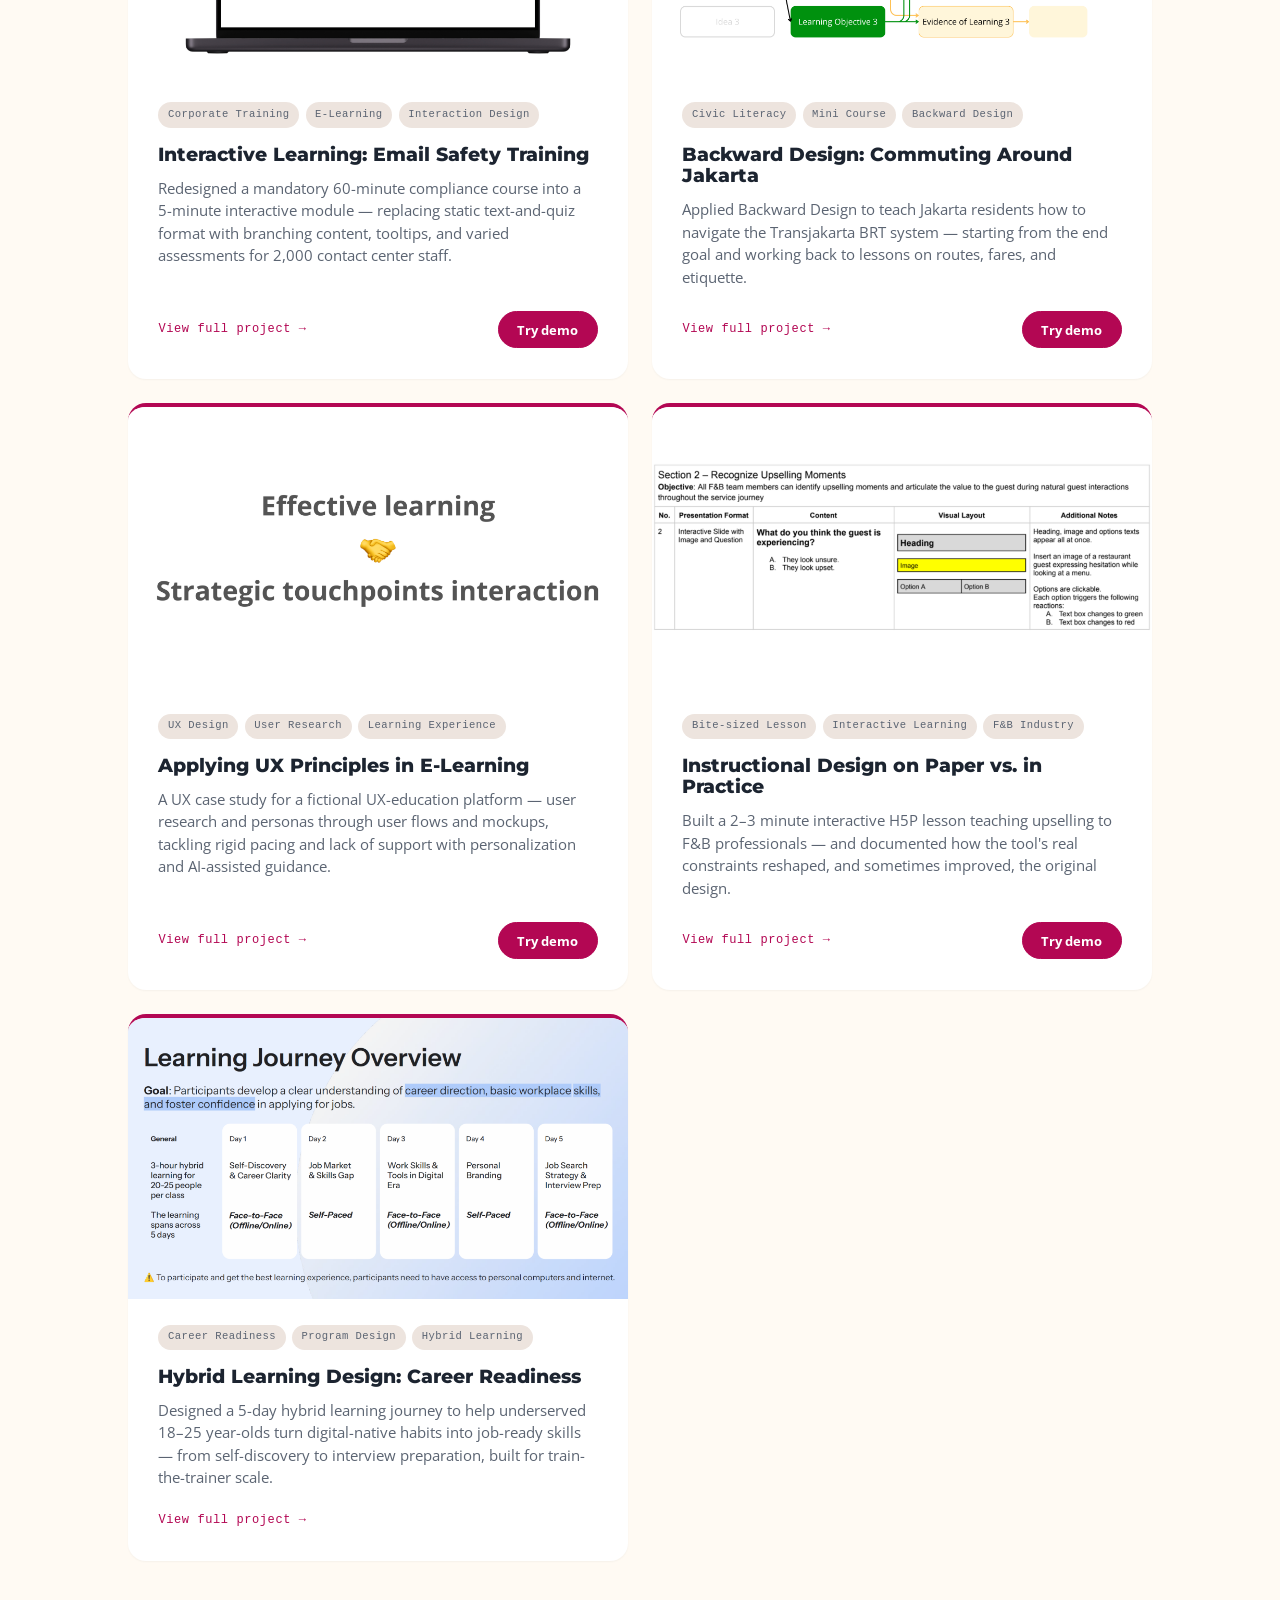
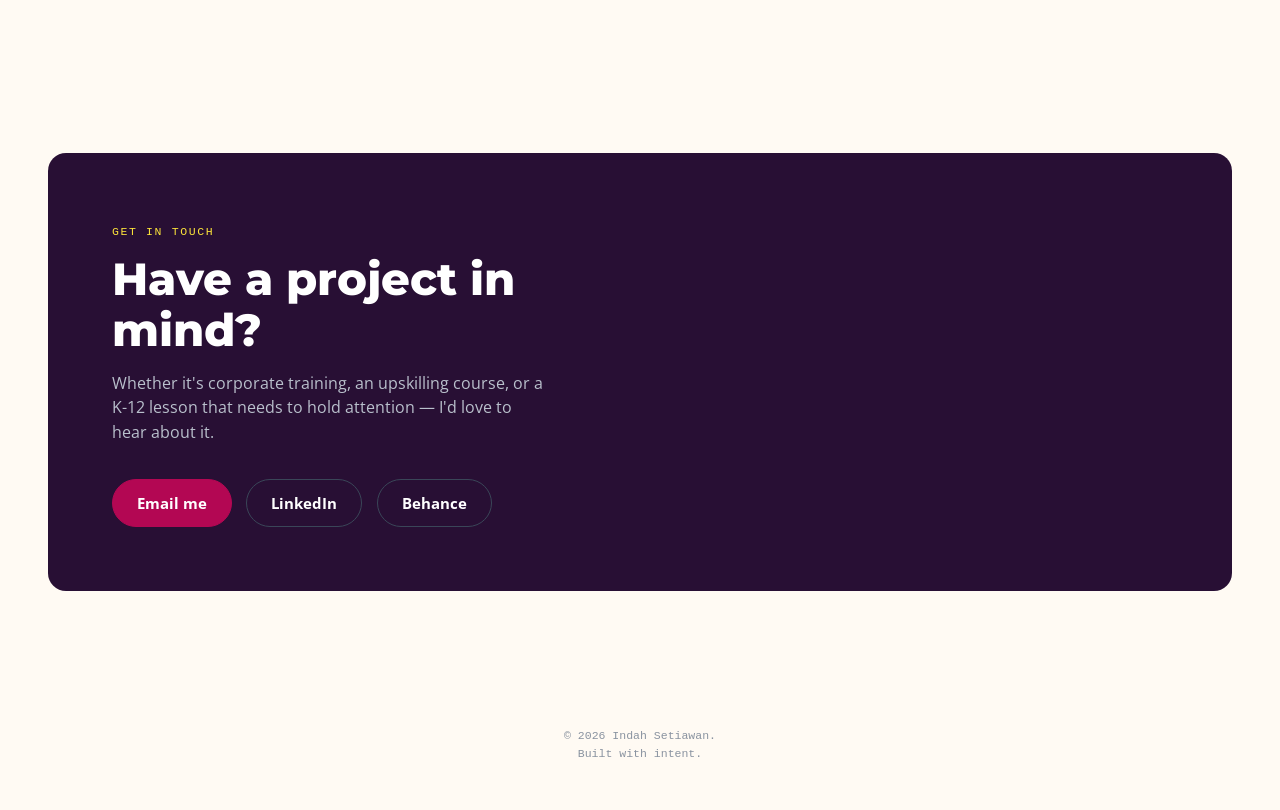
==== commit a9274214: "Update index.html" ====
--- a/index.html
+++ b/index.html
@@ -237,7 +237,7 @@
           <div class="work-grid">
             <article
               class="work-card reveal"
-              style="--card-accent: #b30753; --card-tint: #f8e2d6"
+              style="--card-accent: #b30753; --card-tint: #ede4de"
             >
               <div class="work-cover">
                 <img
@@ -270,7 +270,7 @@
             </article>
             <article
               class="work-card reveal"
-              style="--card-accent: #b30753; --card-tint: #f8e2d6"
+              style="--card-accent: #b30753; --card-tint: #ede4de"
             >
               <div class="work-cover">
                 <img
@@ -317,7 +317,7 @@
 
             <article
               class="work-card reveal"
-              style="--card-accent: #b30753; --card-tint: #fde7e1"
+              style="--card-accent: #b30753; --card-tint: #ede4de"
             >
               <div class="work-cover">
                 <img
@@ -364,7 +364,7 @@
 
             <article
               class="work-card reveal"
-              style="--card-accent: #b30753; --card-tint: #e1e3f0"
+              style="--card-accent: #b30753; --card-tint: #ede4de"
             >
               <div class="work-cover">
                 <img
@@ -411,7 +411,7 @@
 
             <article
               class="work-card reveal"
-              style="--card-accent: #b30753; --card-tint: #e4e9ee"
+              style="--card-accent: #b30753; --card-tint: #ede4de"
             >
               <div class="work-cover">
                 <img
@@ -503,7 +503,7 @@
 
             <article
               class="work-card reveal"
-              style="--card-accent: #b30753; --card-tint: #fcf3d9"
+              style="--card-accent: #b30753; --card-tint: #ede4de"
             >
               <div class="work-cover">
                 <img
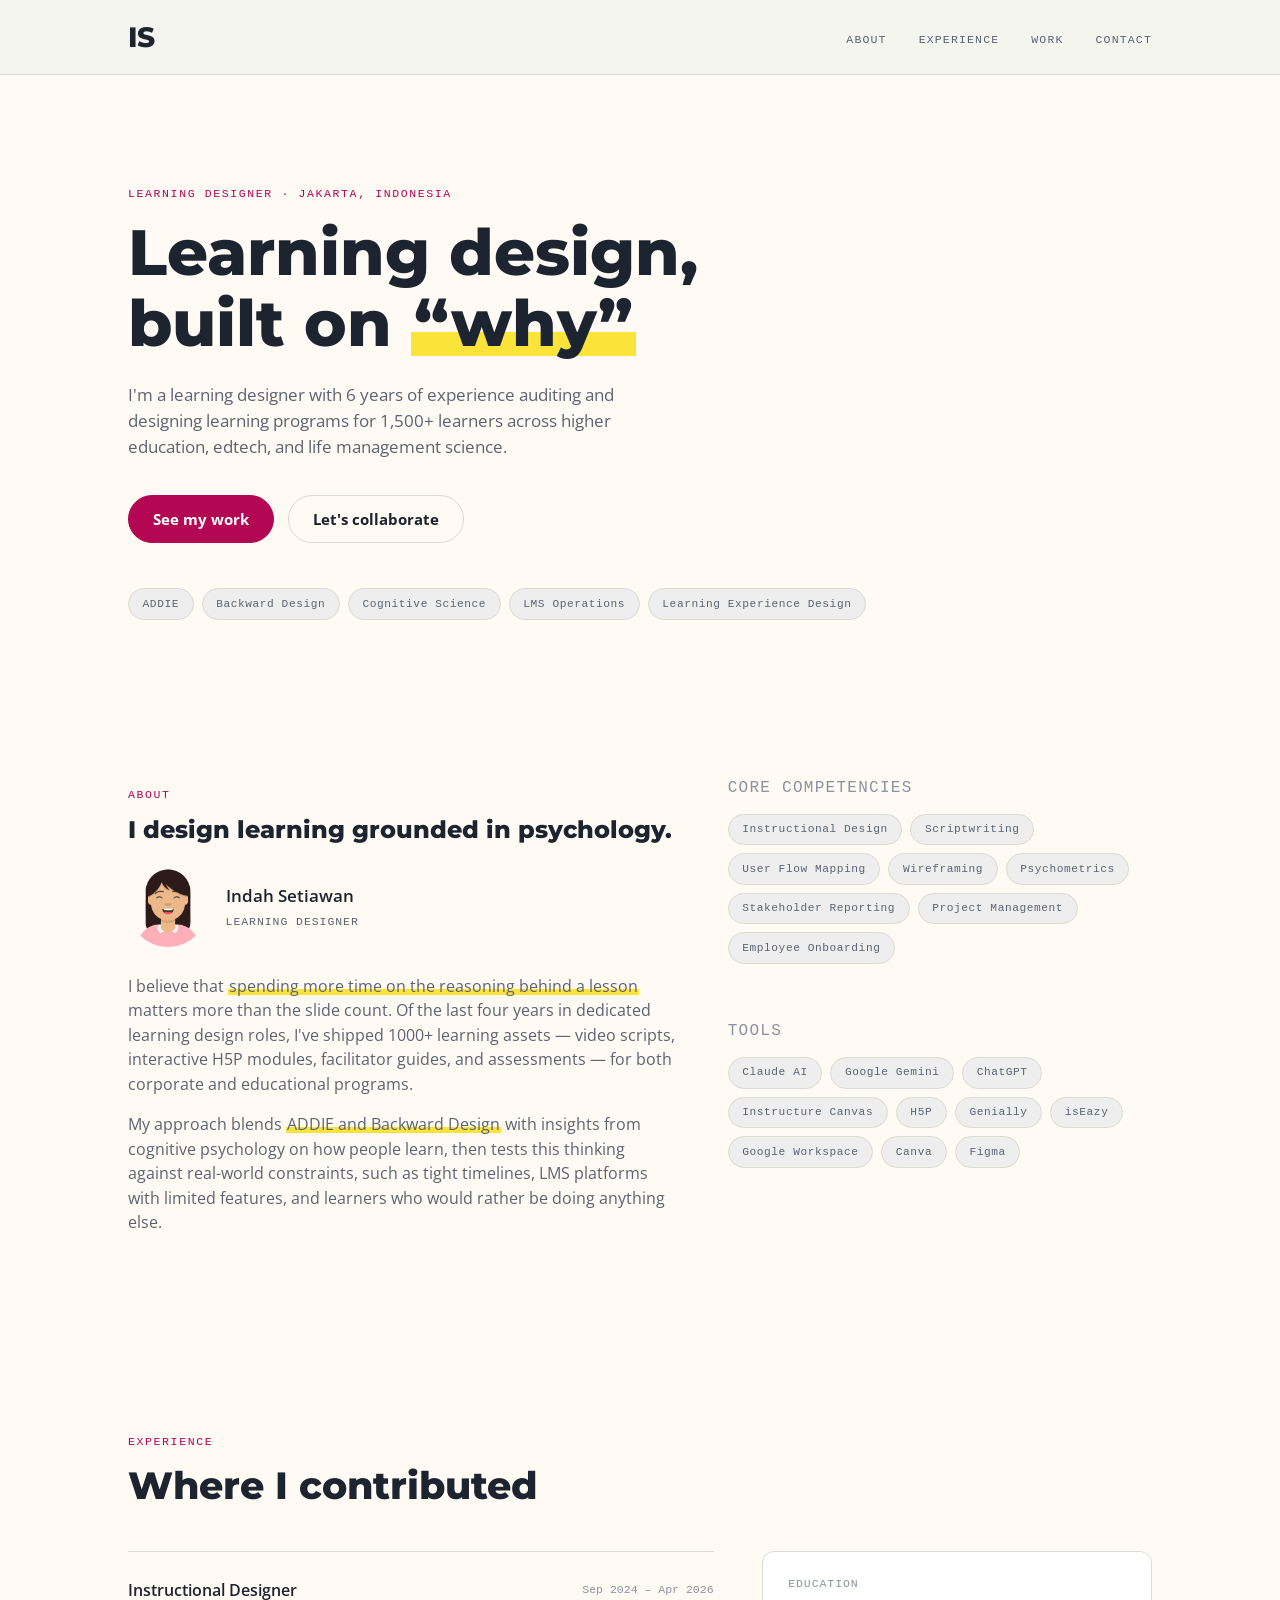
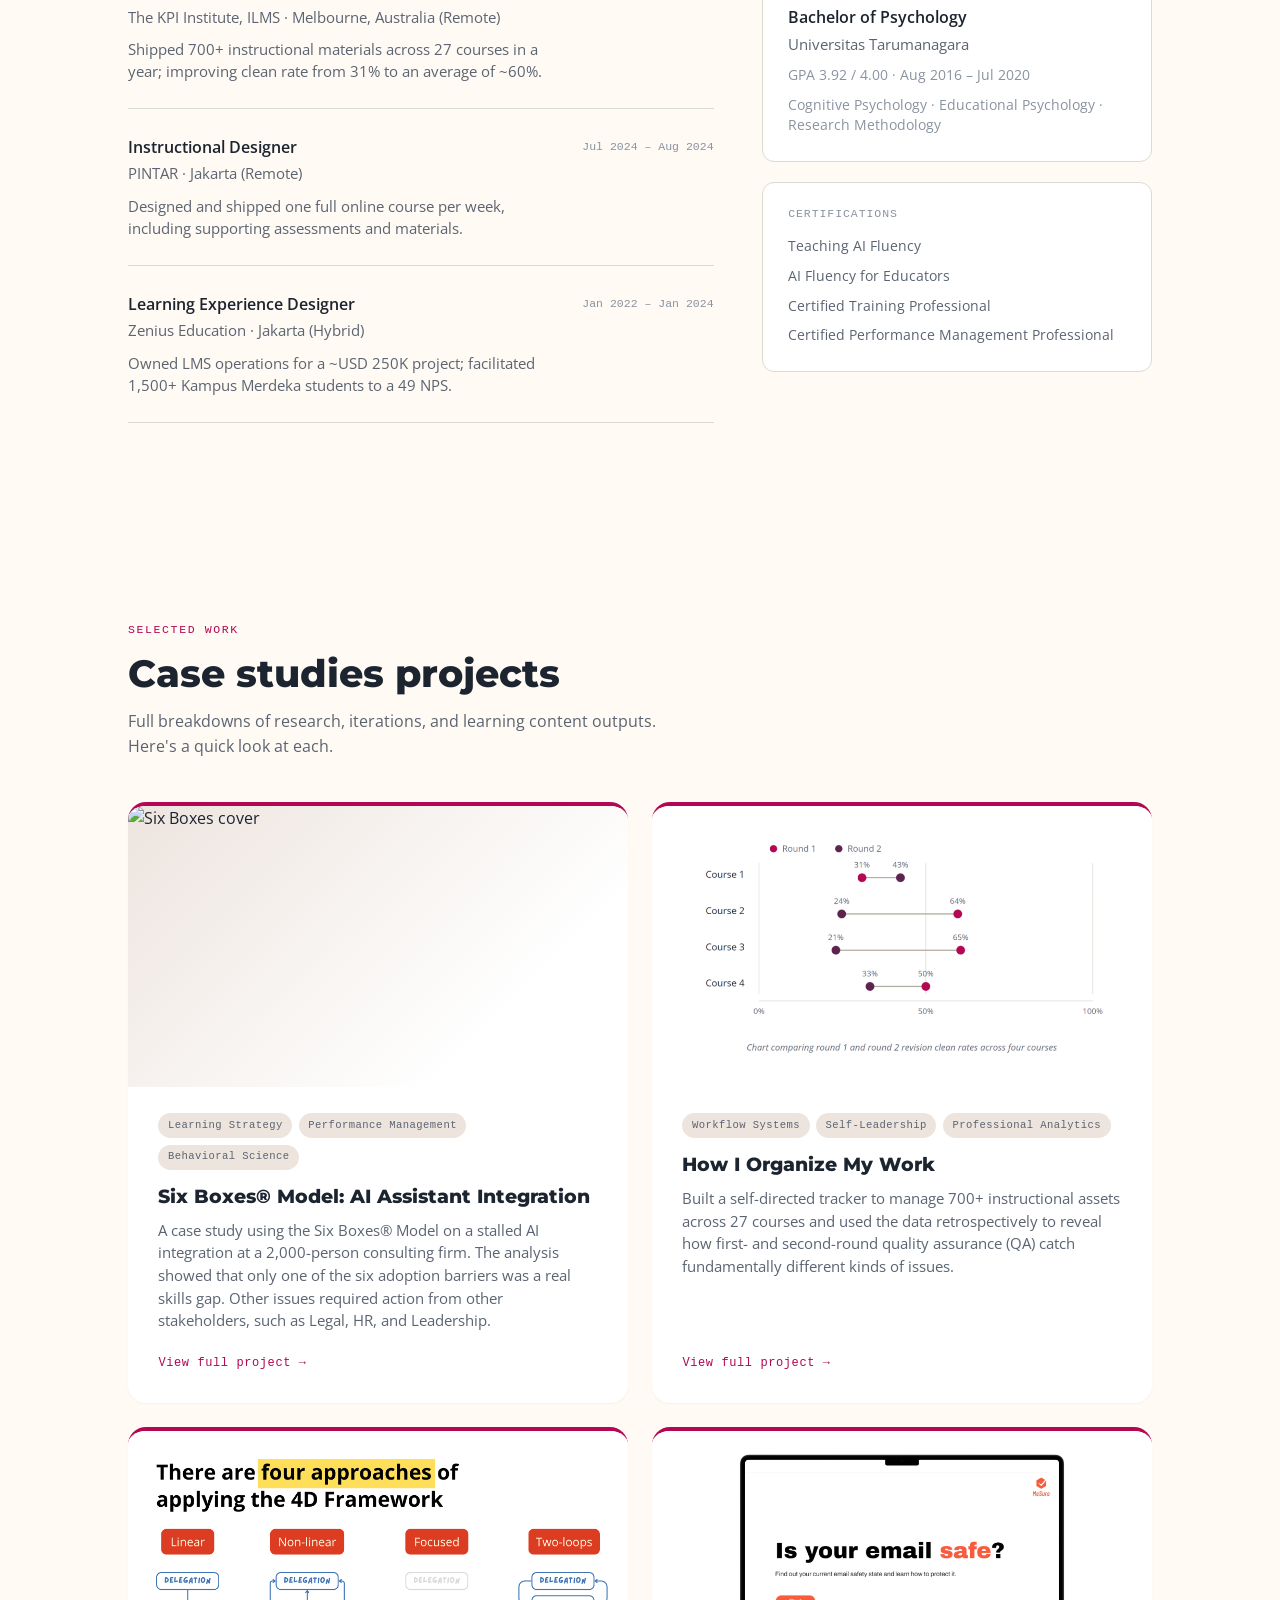
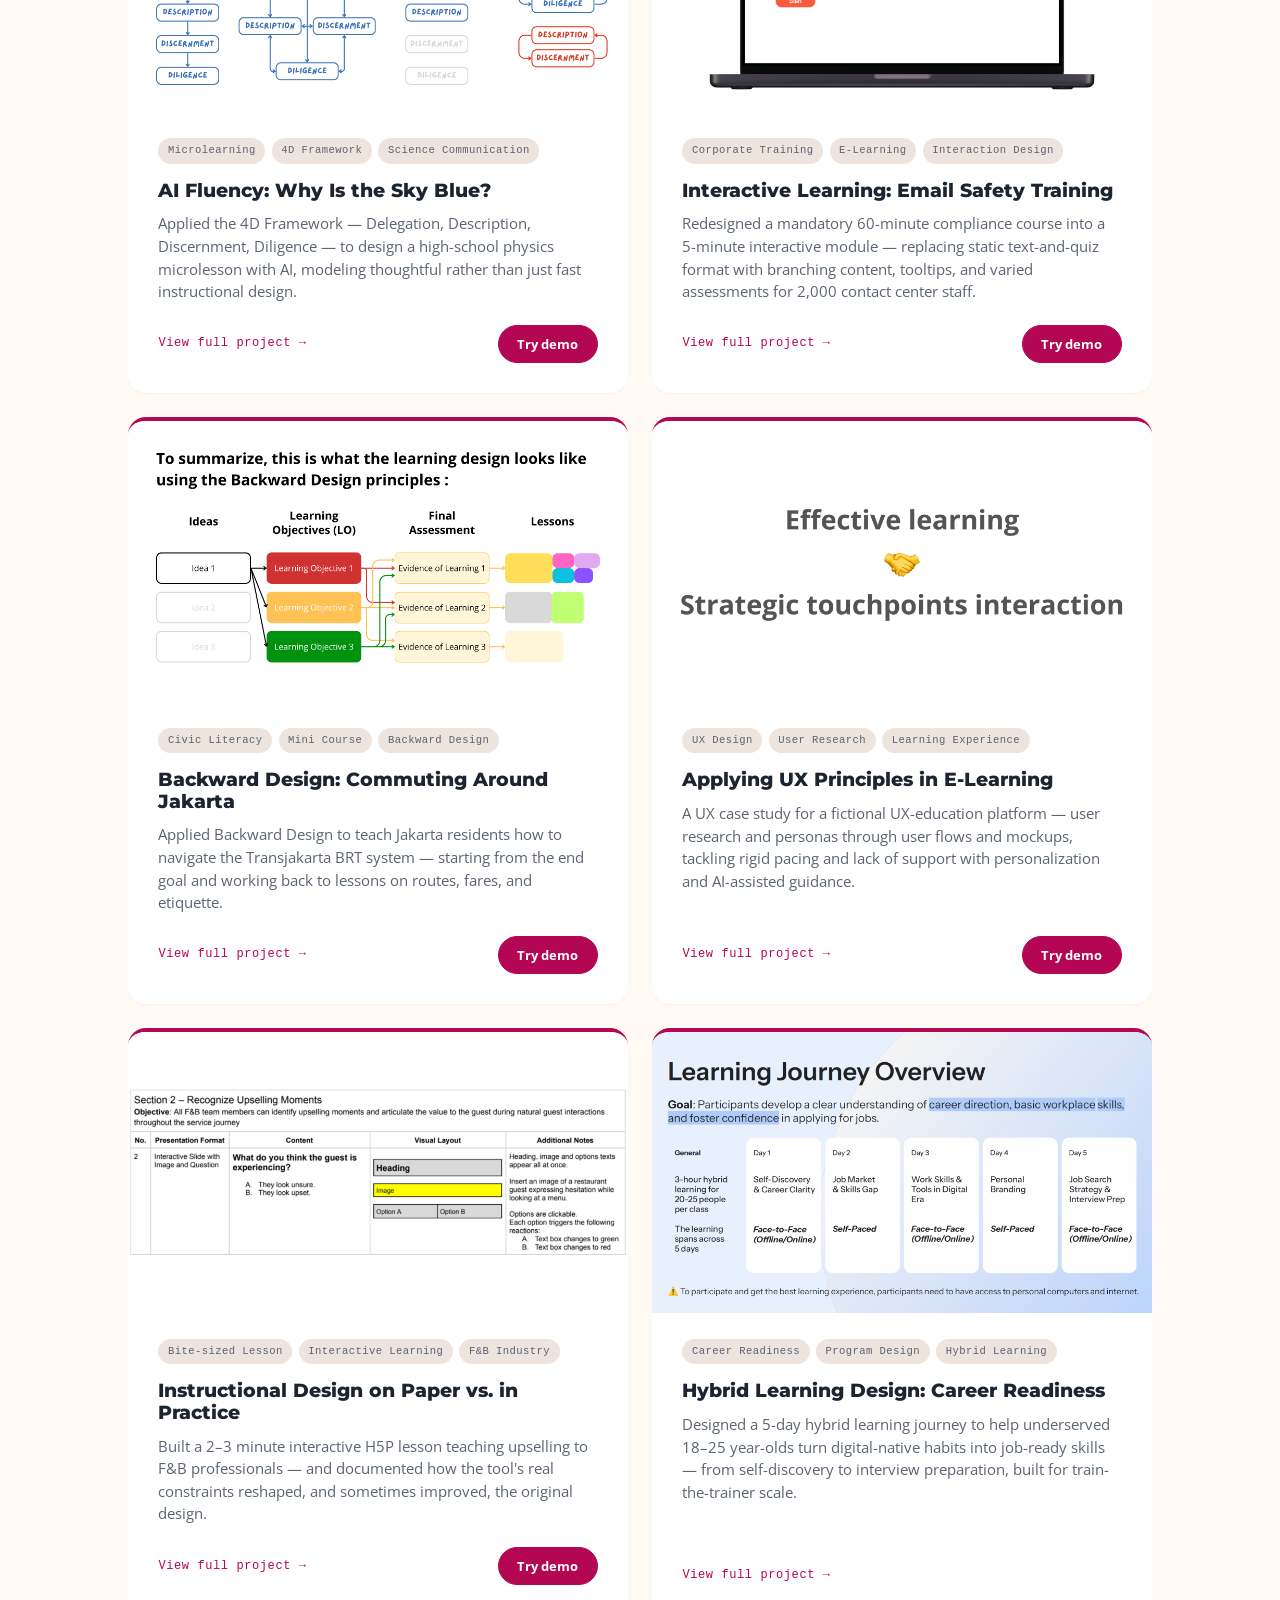
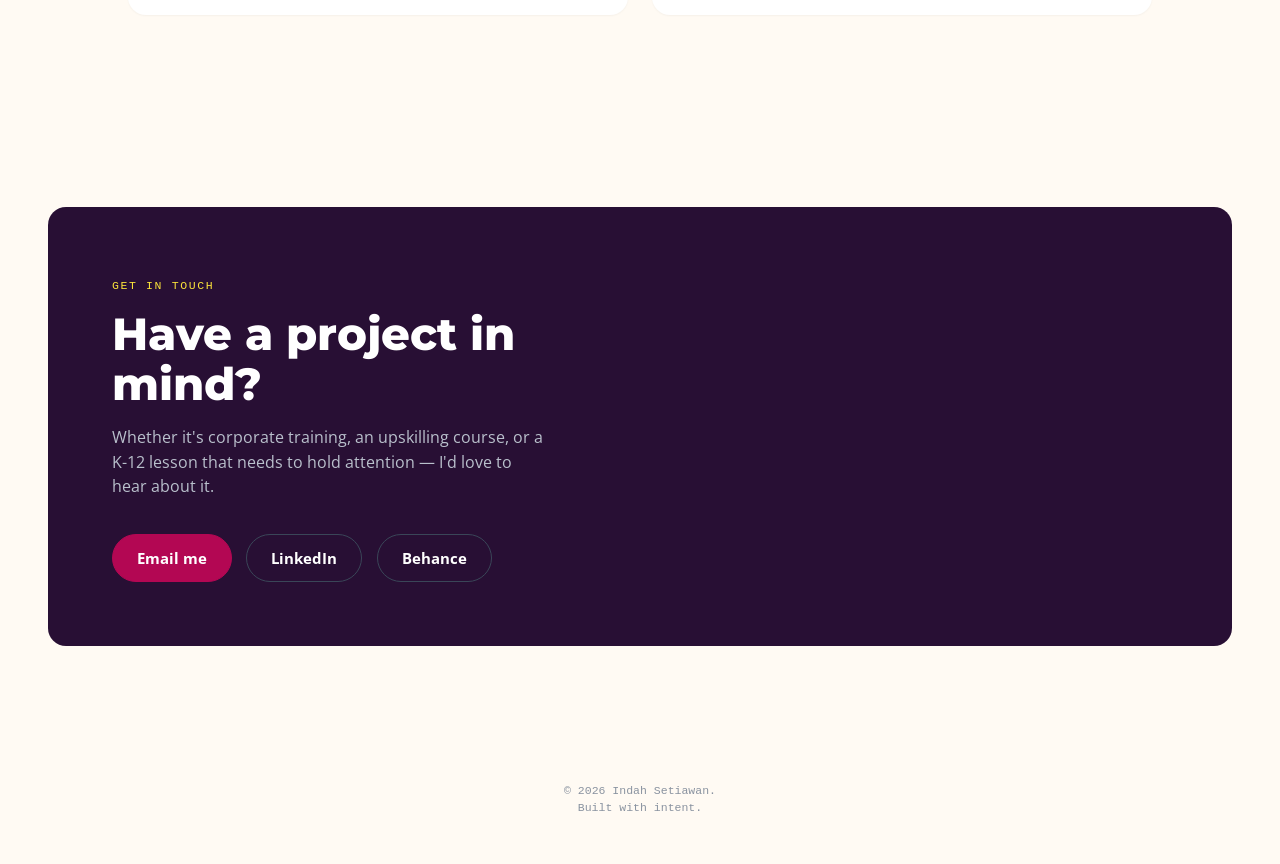
==== commit cbb92dbe: "Update index.html" ====
--- a/index.html
+++ b/index.html
@@ -7,7 +7,7 @@
       window.dataLayer = window.dataLayer || [];
       function gtag(){dataLayer.push(arguments);}
       gtag('js', new Date());
-    
+  
       gtag('config', 'G-KQJCC9LDL4');
     </script>
     <meta charset="UTF-8" />
@@ -229,12 +229,42 @@
             <span class="eyebrow">Selected Work</span>
             <h2>Case studies projects</h2>
             <p>
-              Full breakdowns of research, iterations, and H5P outputs.<br />
+              Full breakdowns of research, iterations, and learning content outputs.<br />
               Here's a quick look at each.
             </p>
           </div>
 
           <div class="work-grid">
+            <article
+              class="work-card reveal"
+              style="--card-accent: #b30753; --card-tint: #ede4de"
+            >
+              <div class="work-cover">
+                <img
+                  src="covers/six-boxes.png"
+                  alt="Six Boxes cover"
+                  class="work-cover-img"
+                />
+              </div>
+              <div class="work-card-body">
+                <div class="work-tags">
+                  <span class="work-tag">Learning Strategy</span>
+                  <span class="work-tag">Performance Management</span>
+                  <span class="work-tag">Behavioral Science</span>
+                </div>
+                <h3 class="work-title">Six Boxes® Model: AI Assistant Integration</h3>
+                <p class="work-desc">
+                  A case study using the Six Boxes® Model on a stalled AI integration at a 2,000-person consulting firm. The analysis showed that only one of the six adoption barriers was a real skills gap. Other issues required action from other stakeholders, such as Legal, HR, and Leadership.
+                </p>
+                <a
+                  class="work-link"
+                  href="https://indahships.github.io/projects/webpages/six-boxes-case-study.html"
+                  target="_blank"
+                  rel="noopener"
+                  >View full project →</a
+                >
+              </div>
+            </article>
             <article
               class="work-card reveal"
               style="--card-accent: #b30753; --card-tint: #ede4de"
@@ -261,7 +291,7 @@
                 </p>
                 <a
                   class="work-link"
-                  href="case-study-tracker.html"
+                  href="https://indahships.github.io/projects/case-study-tracker.html"
                   target="_blank"
                   rel="noopener"
                   >View full project →</a
@@ -483,7 +513,7 @@
                 <div class="work-actions">
                   <a
                     class="work-link"
-                    href="https://www.behance.net/gallery/250870323/What-is-Upselling-E-Learning-Interactive-Learning"
+                    href="https://indahships.github.io/projects/webpages/what-is-upselling.html"
                     target="_blank"
                     rel="noopener"
                     >View full project →</a
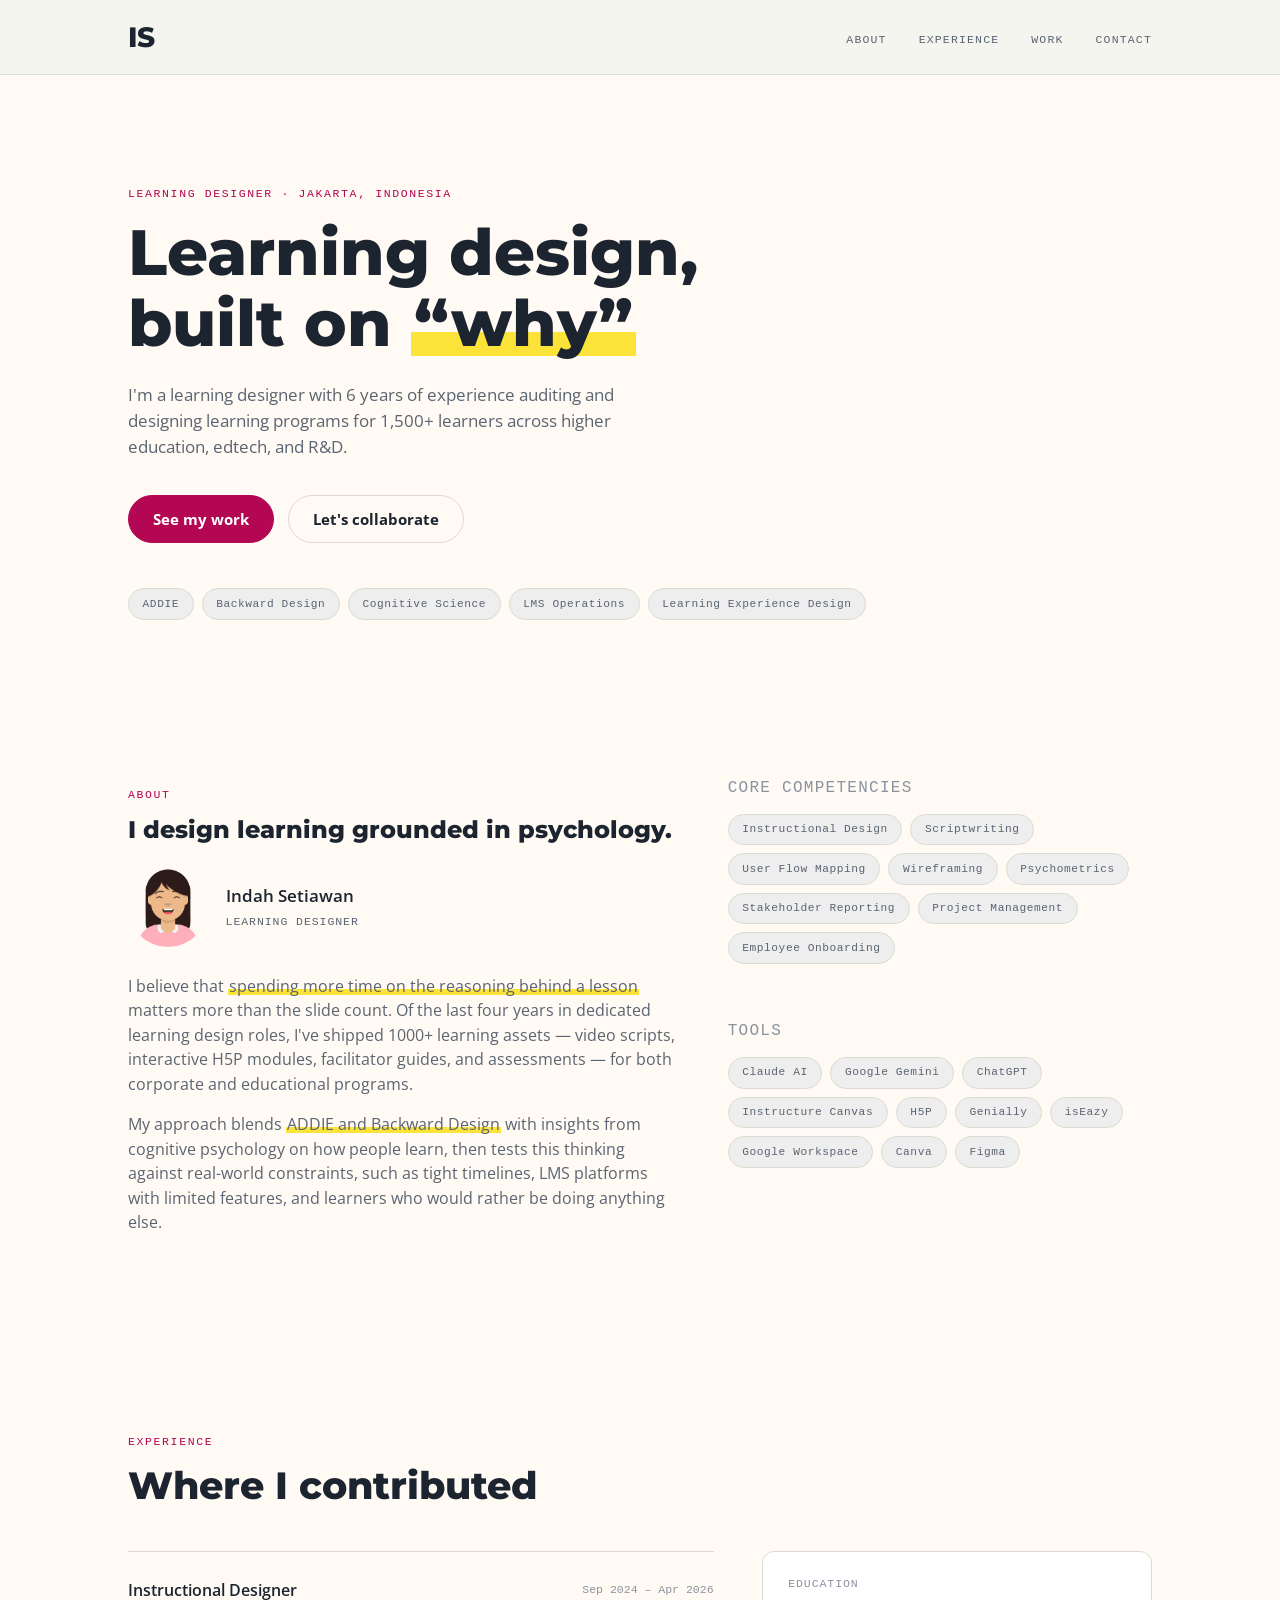
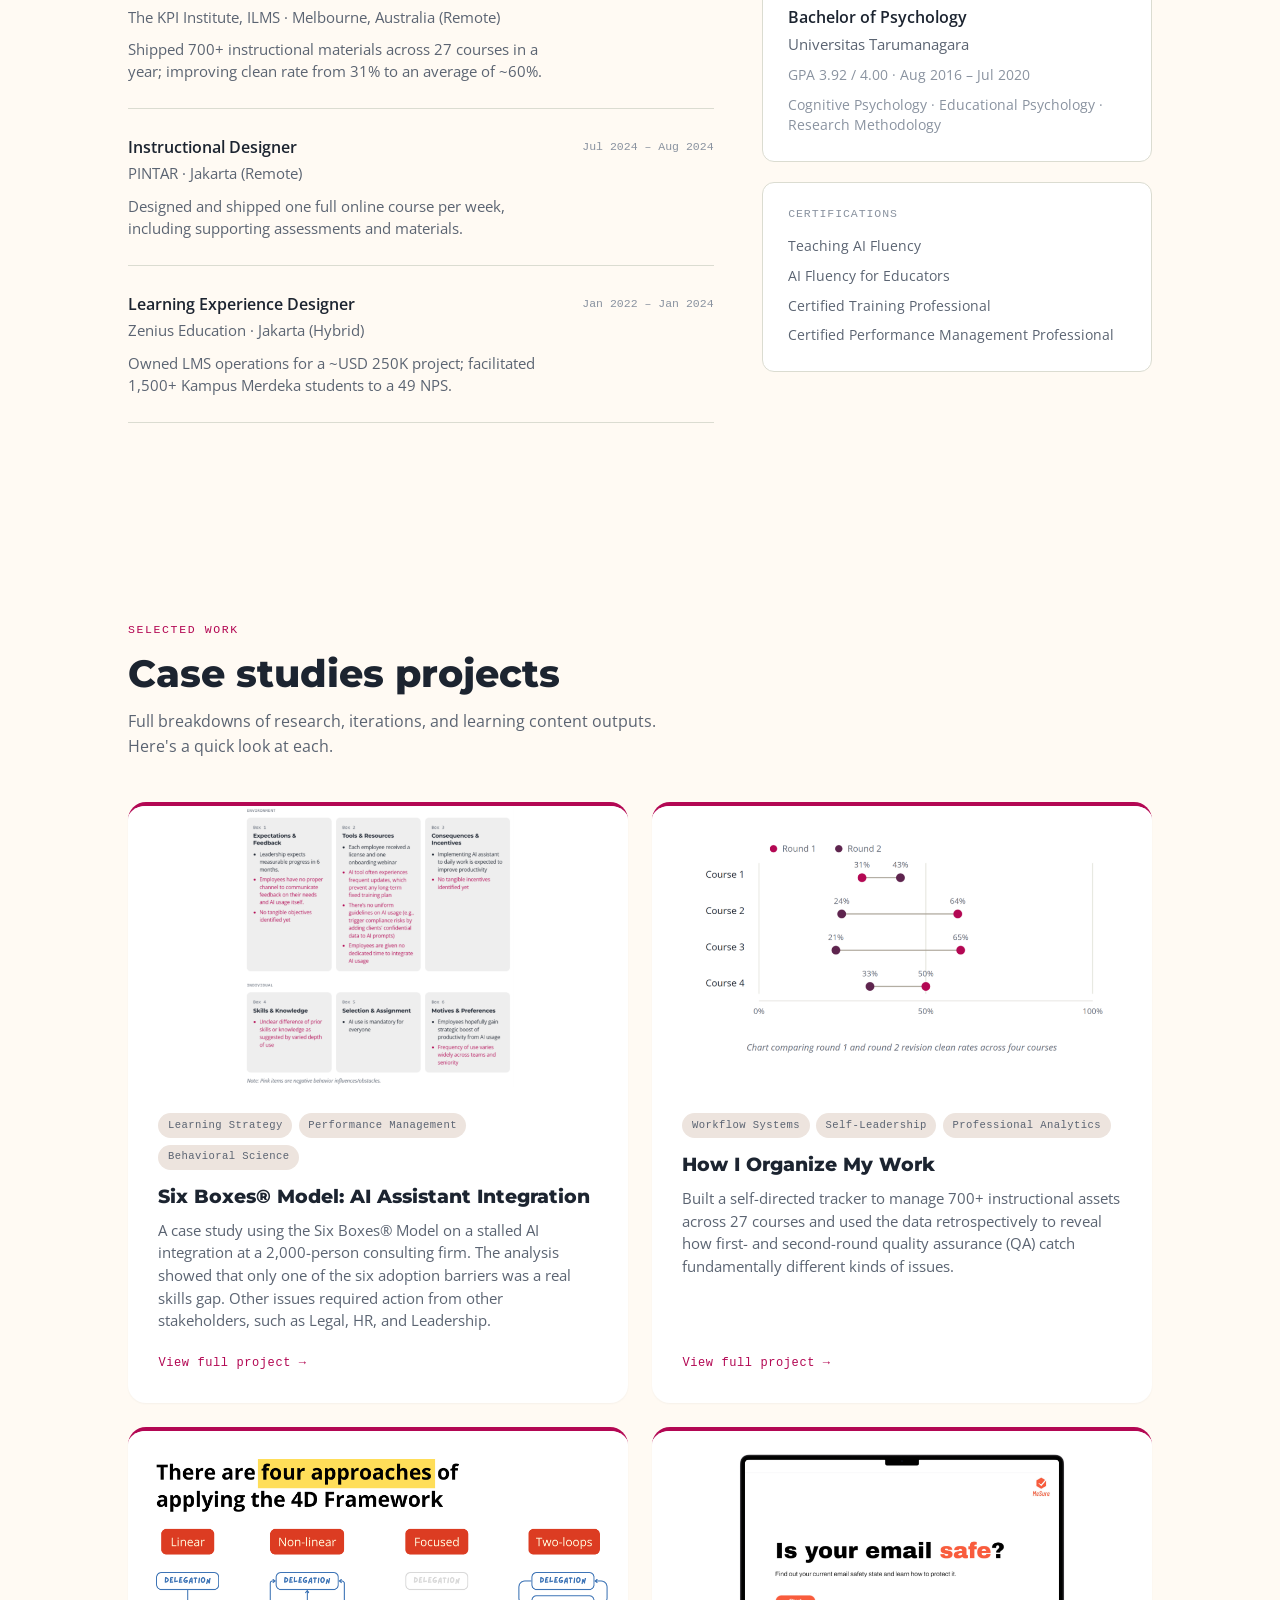
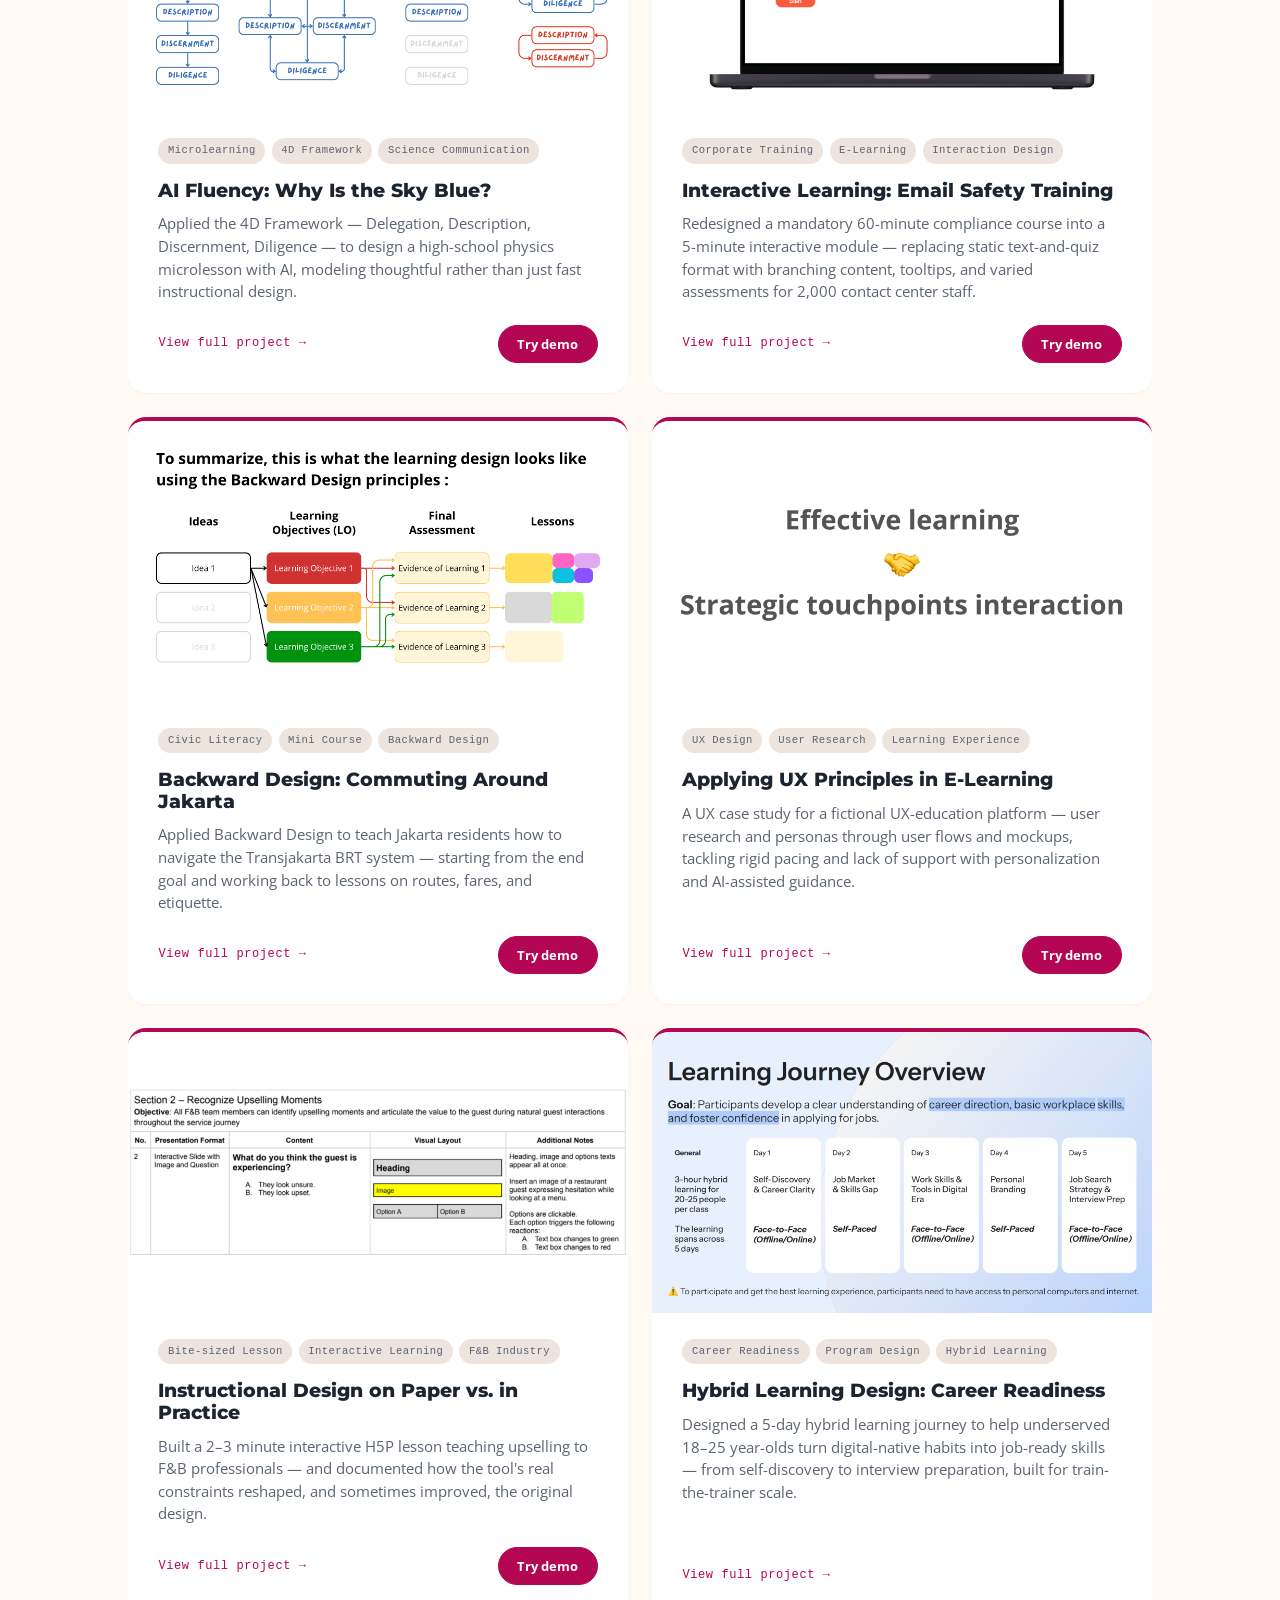
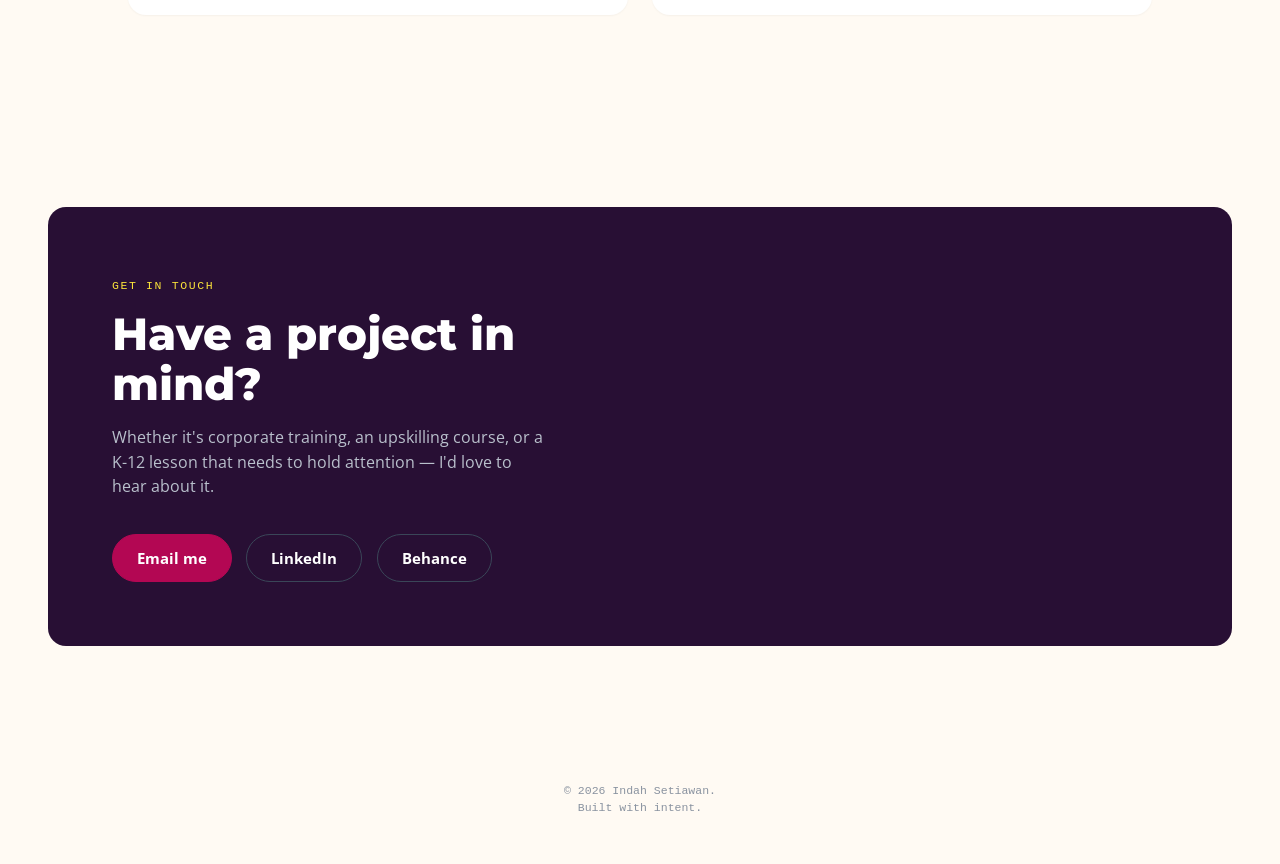
==== commit 694c1535: "Update index.html" ====
--- a/index.html
+++ b/index.html
@@ -59,7 +59,7 @@
           >
           <h1>Learning design, built on&nbsp;<span class="hl">“why”</span></h1>
           <p class="hero-sub">
-            I'm a learning designer with 6 years of experience auditing and designing learning programs for 1,500+ learners across higher education, edtech, and life management science.
+            I'm a learning designer with 6 years of experience auditing and designing learning programs for 1,500+ learners across higher education, edtech, and R&D.
           </p>
           <div class="hero-actions">
             <a href="#work" class="btn btn-primary">See my work</a>
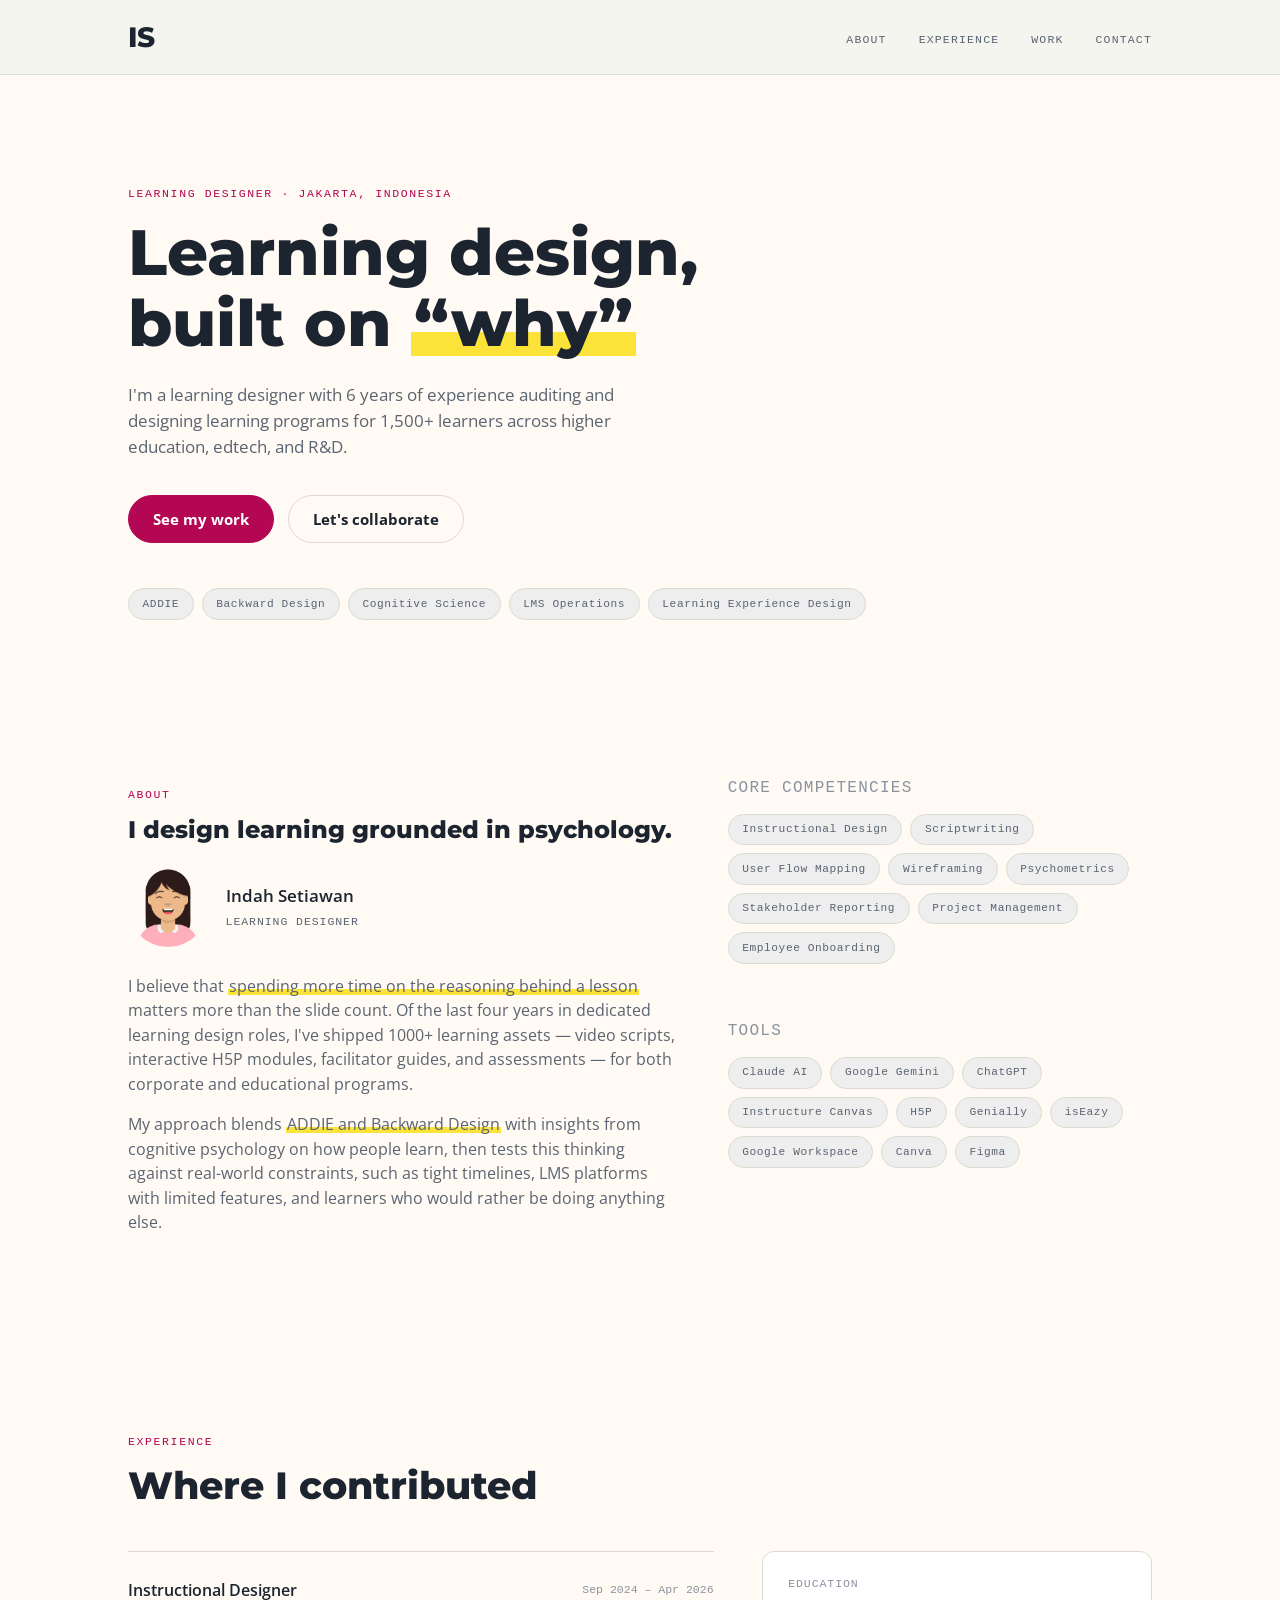
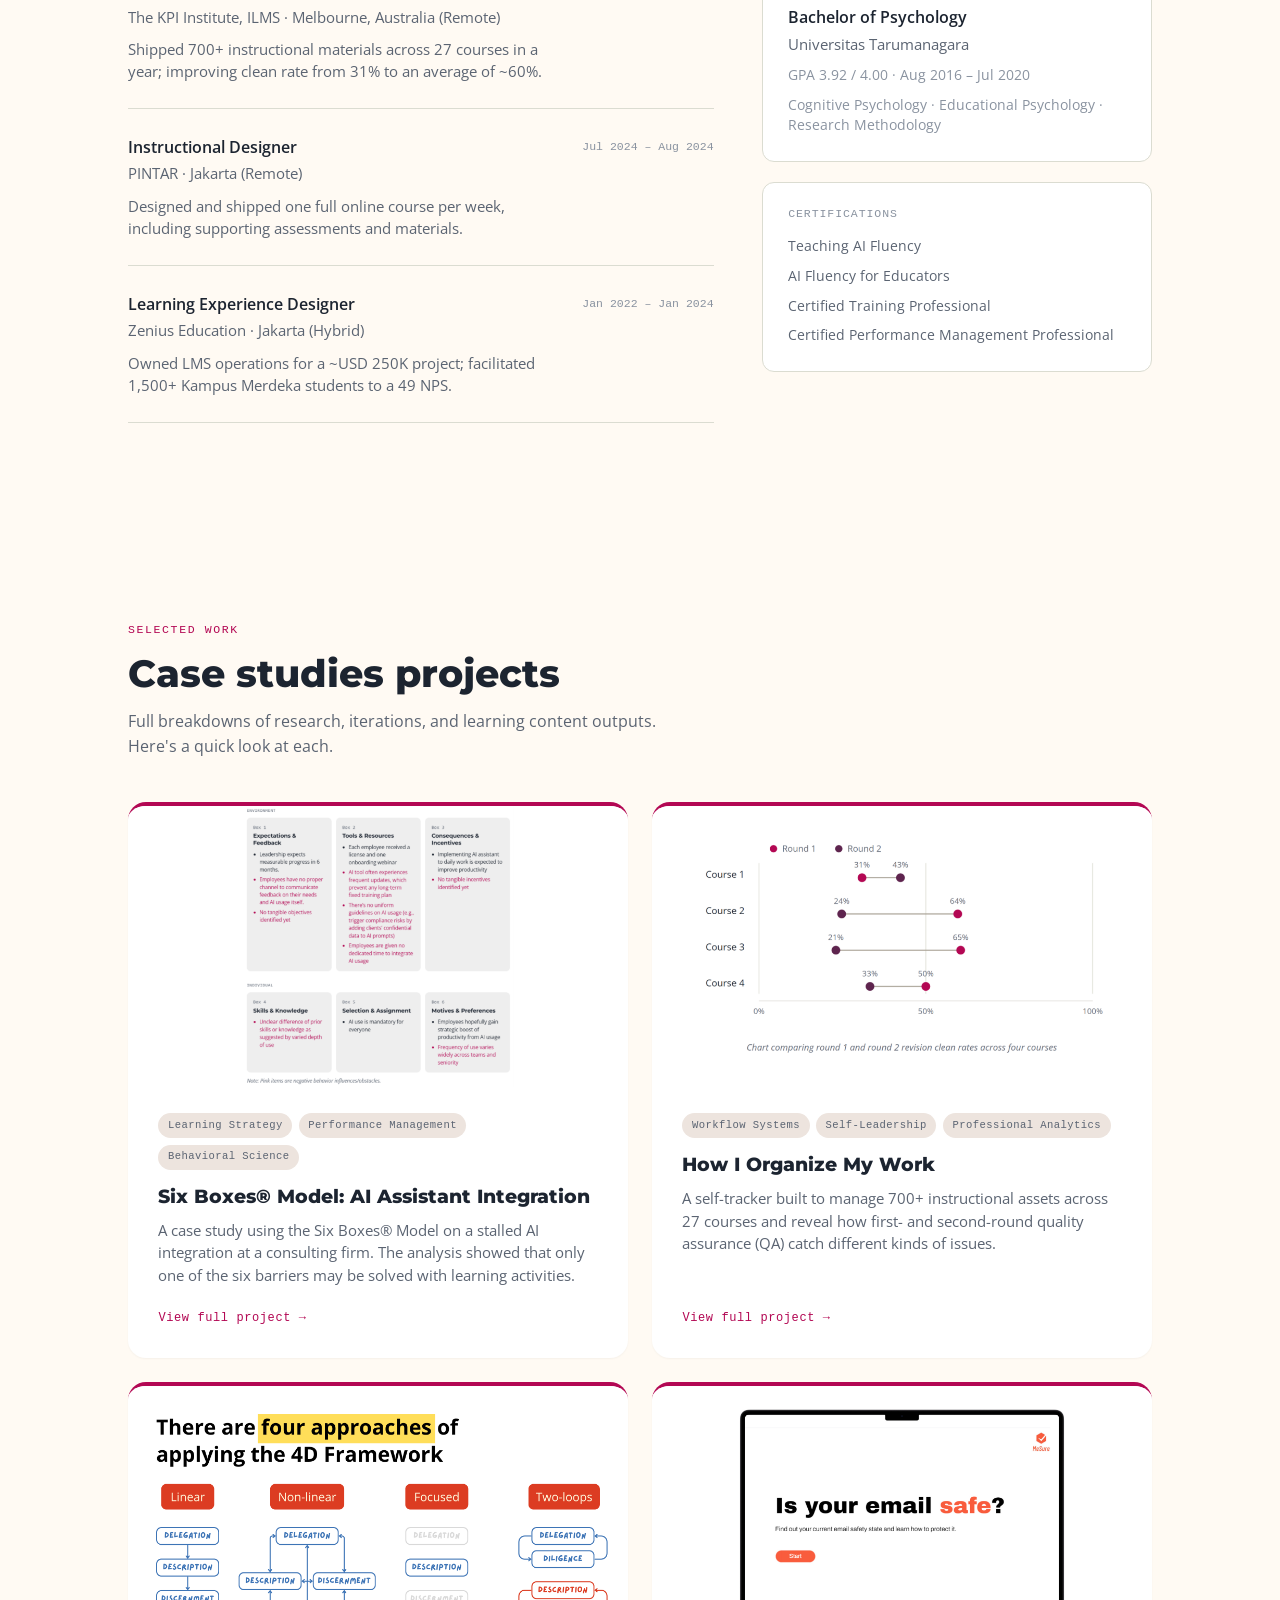
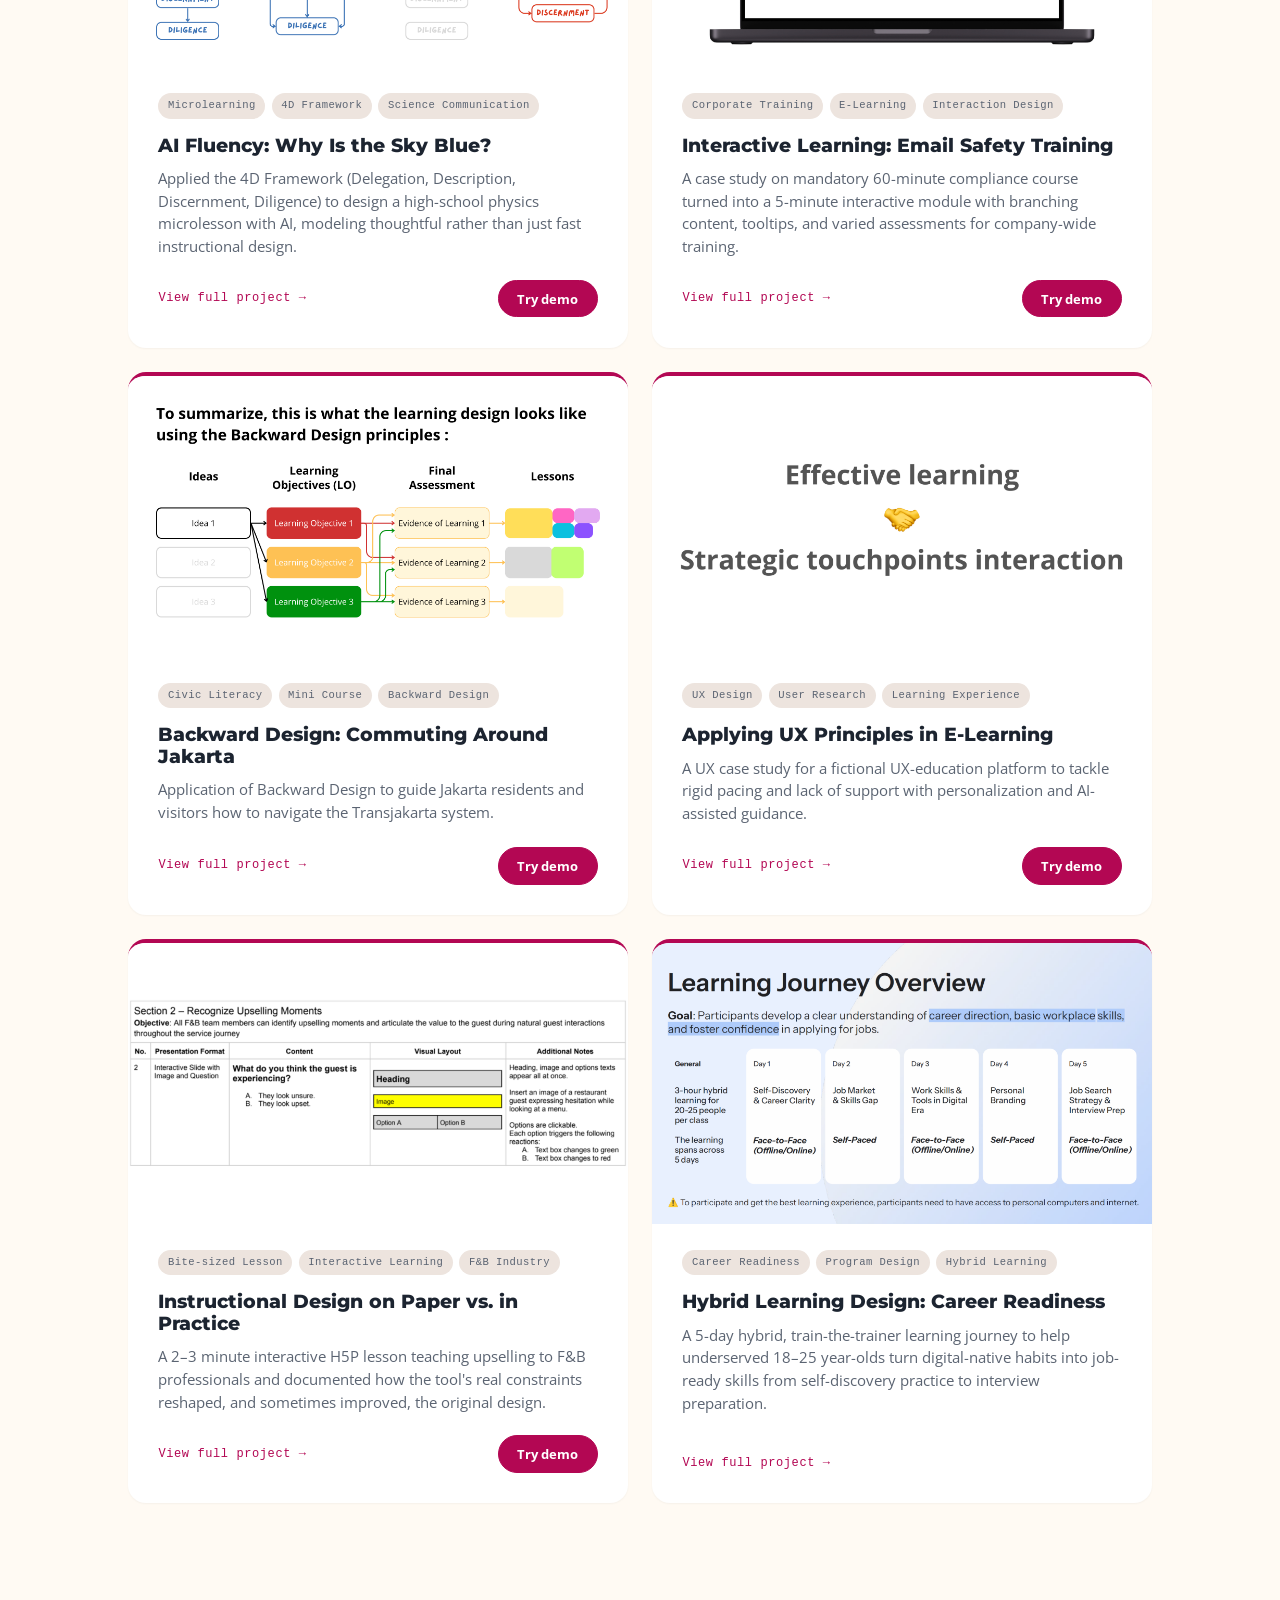
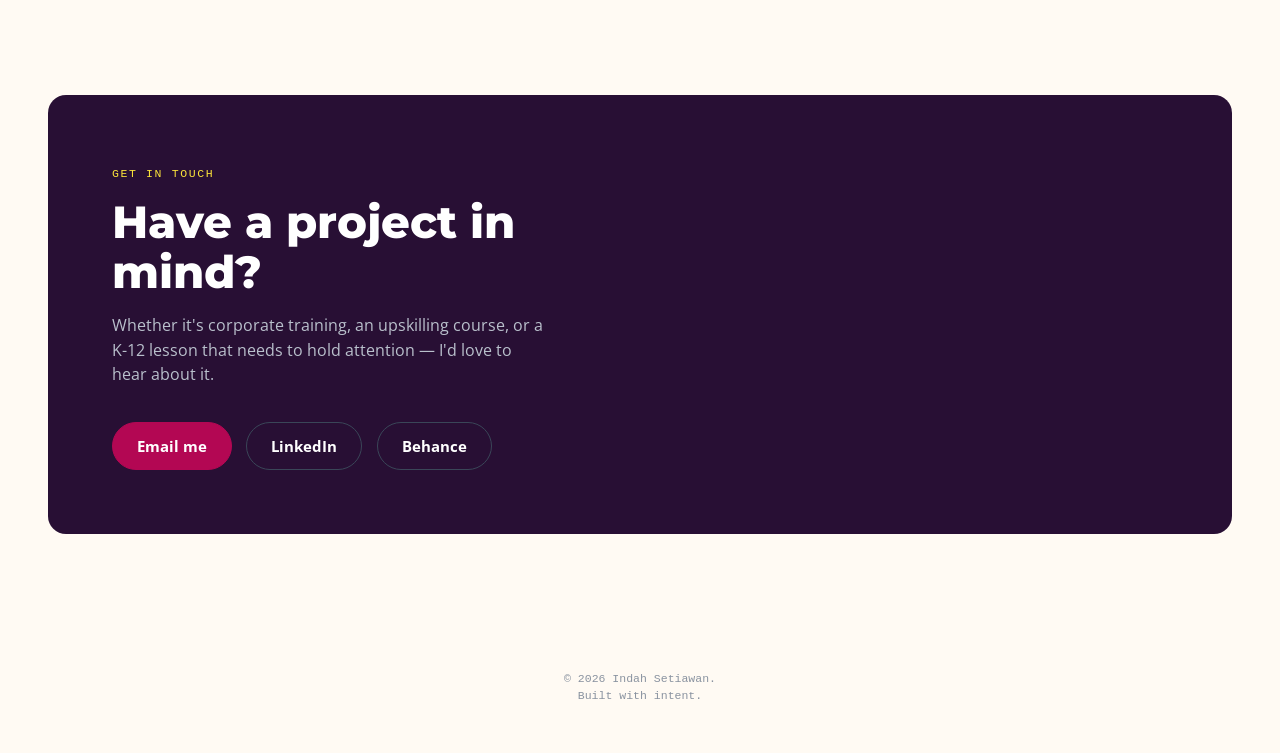
==== commit 1400d22c: "Update index.html" ====
--- a/index.html
+++ b/index.html
@@ -254,7 +254,7 @@
                 </div>
                 <h3 class="work-title">Six Boxes® Model: AI Assistant Integration</h3>
                 <p class="work-desc">
-                  A case study using the Six Boxes® Model on a stalled AI integration at a 2,000-person consulting firm. The analysis showed that only one of the six adoption barriers was a real skills gap. Other issues required action from other stakeholders, such as Legal, HR, and Leadership.
+                  A case study using the Six Boxes® Model on a stalled AI integration at a consulting firm. The analysis showed that only one of the six barriers may be solved with learning activities.
                 </p>
                 <a
                   class="work-link"
@@ -284,10 +284,9 @@
                 </div>
                 <h3 class="work-title">How I Organize My Work</h3>
                 <p class="work-desc">
-                  Built a self-directed tracker to manage 700+ instructional
-                  assets across 27 courses and used the data retrospectively to
-                  reveal how first- and second-round quality assurance (QA)
-                  catch fundamentally different kinds of issues.
+                  A self-tracker built to manage 700+ instructional
+                  assets across 27 courses and reveal how first- and second-round quality assurance (QA)
+                  catch different kinds of issues.
                 </p>
                 <a
                   class="work-link"
@@ -319,8 +318,8 @@
                   AI Fluency: Why Is the Sky Blue?
                 </h3>
                 <p class="work-desc">
-                  Applied the 4D Framework — Delegation, Description,
-                  Discernment, Diligence — to design a high-school physics
+                  Applied the 4D Framework (Delegation, Description,
+                  Discernment, Diligence) to design a high-school physics
                   microlesson with AI, modeling thoughtful rather than just fast
                   instructional design.
                 </p>
@@ -366,10 +365,9 @@
                   Interactive Learning: Email Safety Training
                 </h3>
                 <p class="work-desc">
-                  Redesigned a mandatory 60-minute compliance course into a
-                  5-minute interactive module — replacing static text-and-quiz
-                  format with branching content, tooltips, and varied
-                  assessments for 2,000 contact center staff.
+                  A case study on mandatory 60-minute compliance course turned into a
+                  5-minute interactive module with branching content, tooltips, and varied
+                  assessments for company-wide training.
                 </p>
                 <div class="work-actions">
                   <a
@@ -413,10 +411,8 @@
                   Backward Design: Commuting Around Jakarta
                 </h3>
                 <p class="work-desc">
-                  Applied Backward Design to teach Jakarta residents how to
-                  navigate the Transjakarta BRT system — starting from the end
-                  goal and working back to lessons on routes, fares, and
-                  etiquette.
+                  Application of Backward Design to guide Jakarta residents and visitors how to
+                  navigate the Transjakarta system.
                 </p>
                 <div class="work-actions">
                   <a
@@ -458,8 +454,7 @@
                 </div>
                 <h3 class="work-title">Applying UX Principles in E-Learning</h3>
                 <p class="work-desc">
-                  A UX case study for a fictional UX-education platform — user
-                  research and personas through user flows and mockups, tackling
+                  A UX case study for a fictional UX-education platform to tackle
                   rigid pacing and lack of support with personalization and
                   AI-assisted guidance.
                 </p>
@@ -505,8 +500,8 @@
                   Instructional Design on Paper vs. in Practice
                 </h3>
                 <p class="work-desc">
-                  Built a 2–3 minute interactive H5P lesson teaching upselling
-                  to F&amp;B professionals — and documented how the tool's real
+                  A 2–3 minute interactive H5P lesson teaching upselling
+                  to F&amp;B professionals and documented how the tool's real
                   constraints reshaped, and sometimes improved, the original
                   design.
                 </p>
@@ -552,10 +547,9 @@
                   Hybrid Learning Design: Career Readiness
                 </h3>
                 <p class="work-desc">
-                  Designed a 5-day hybrid learning journey to help underserved
+                  A 5-day hybrid, train-the-trainer learning journey to help underserved
                   18–25 year-olds turn digital-native habits into job-ready
-                  skills — from self-discovery to interview preparation, built
-                  for train-the-trainer scale.
+                  skills from self-discovery practice to interview preparation.
                 </p>
                 <a
                   class="work-link"
